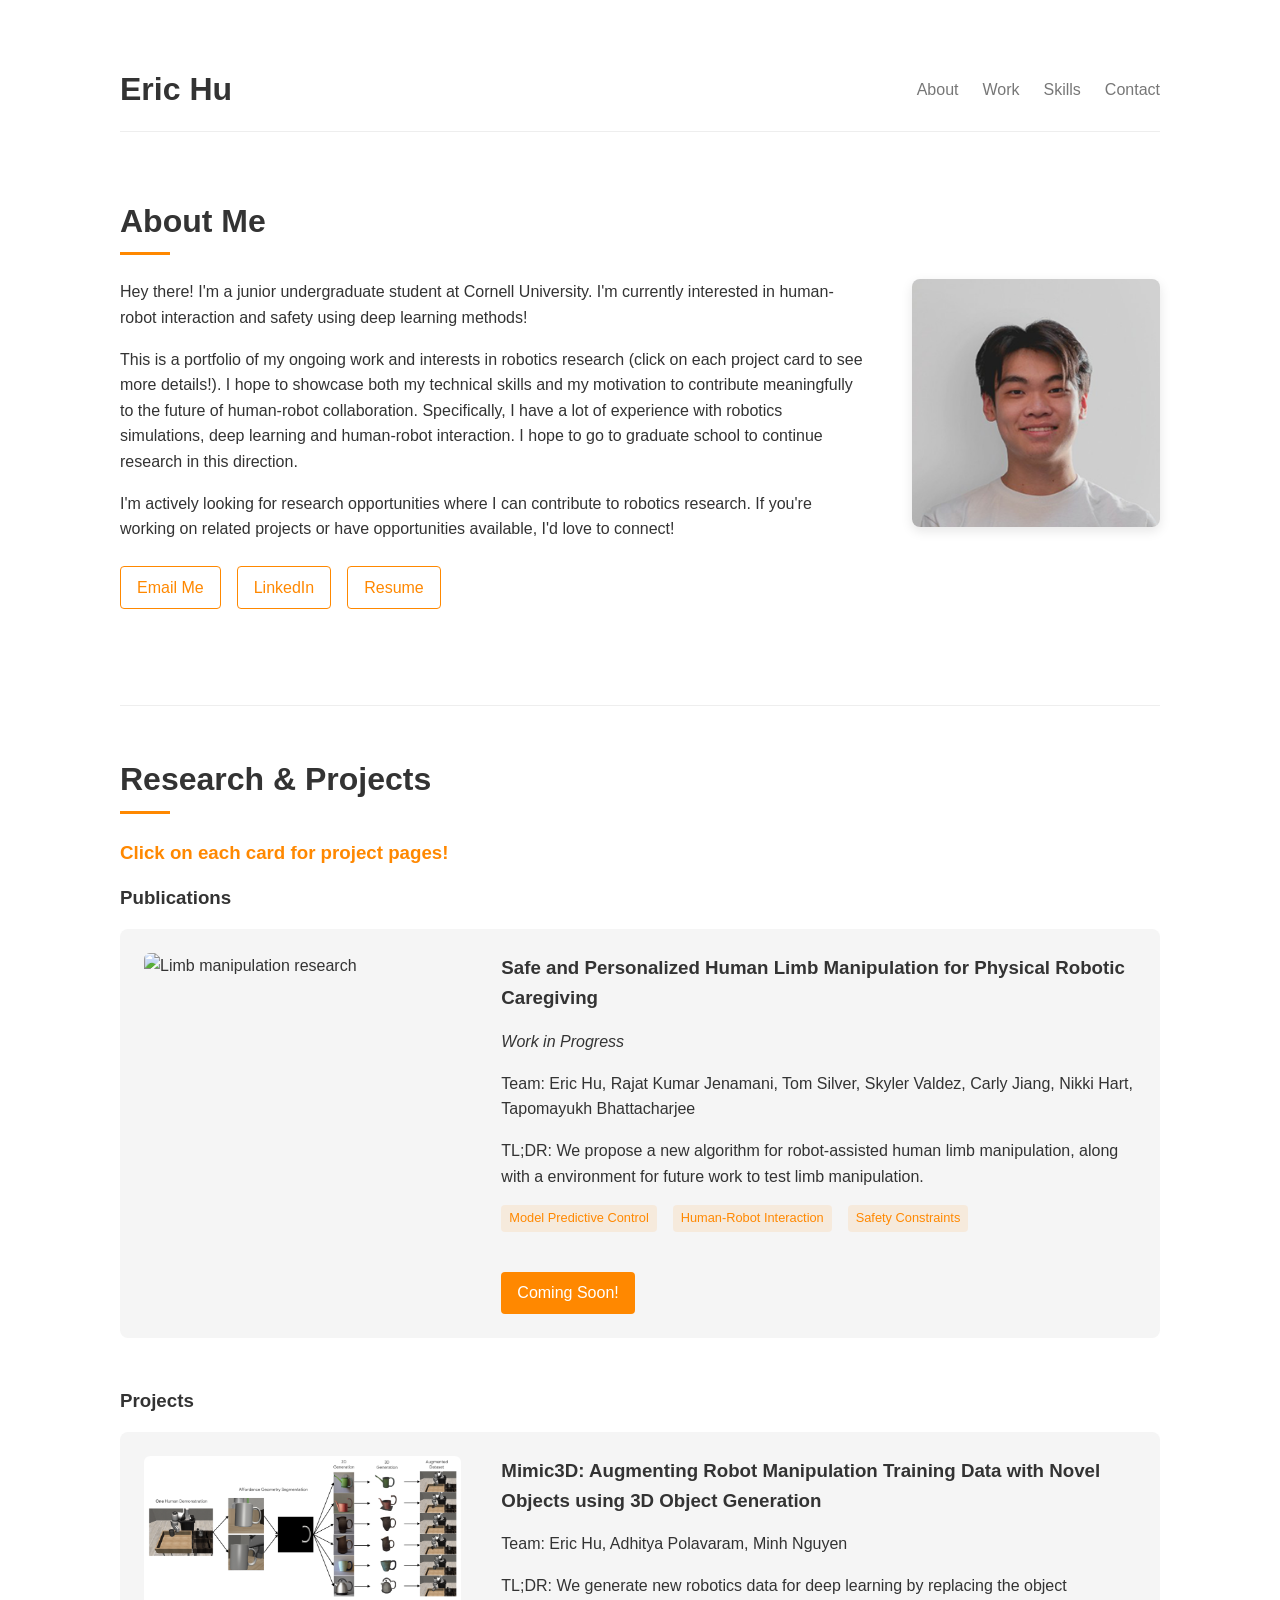
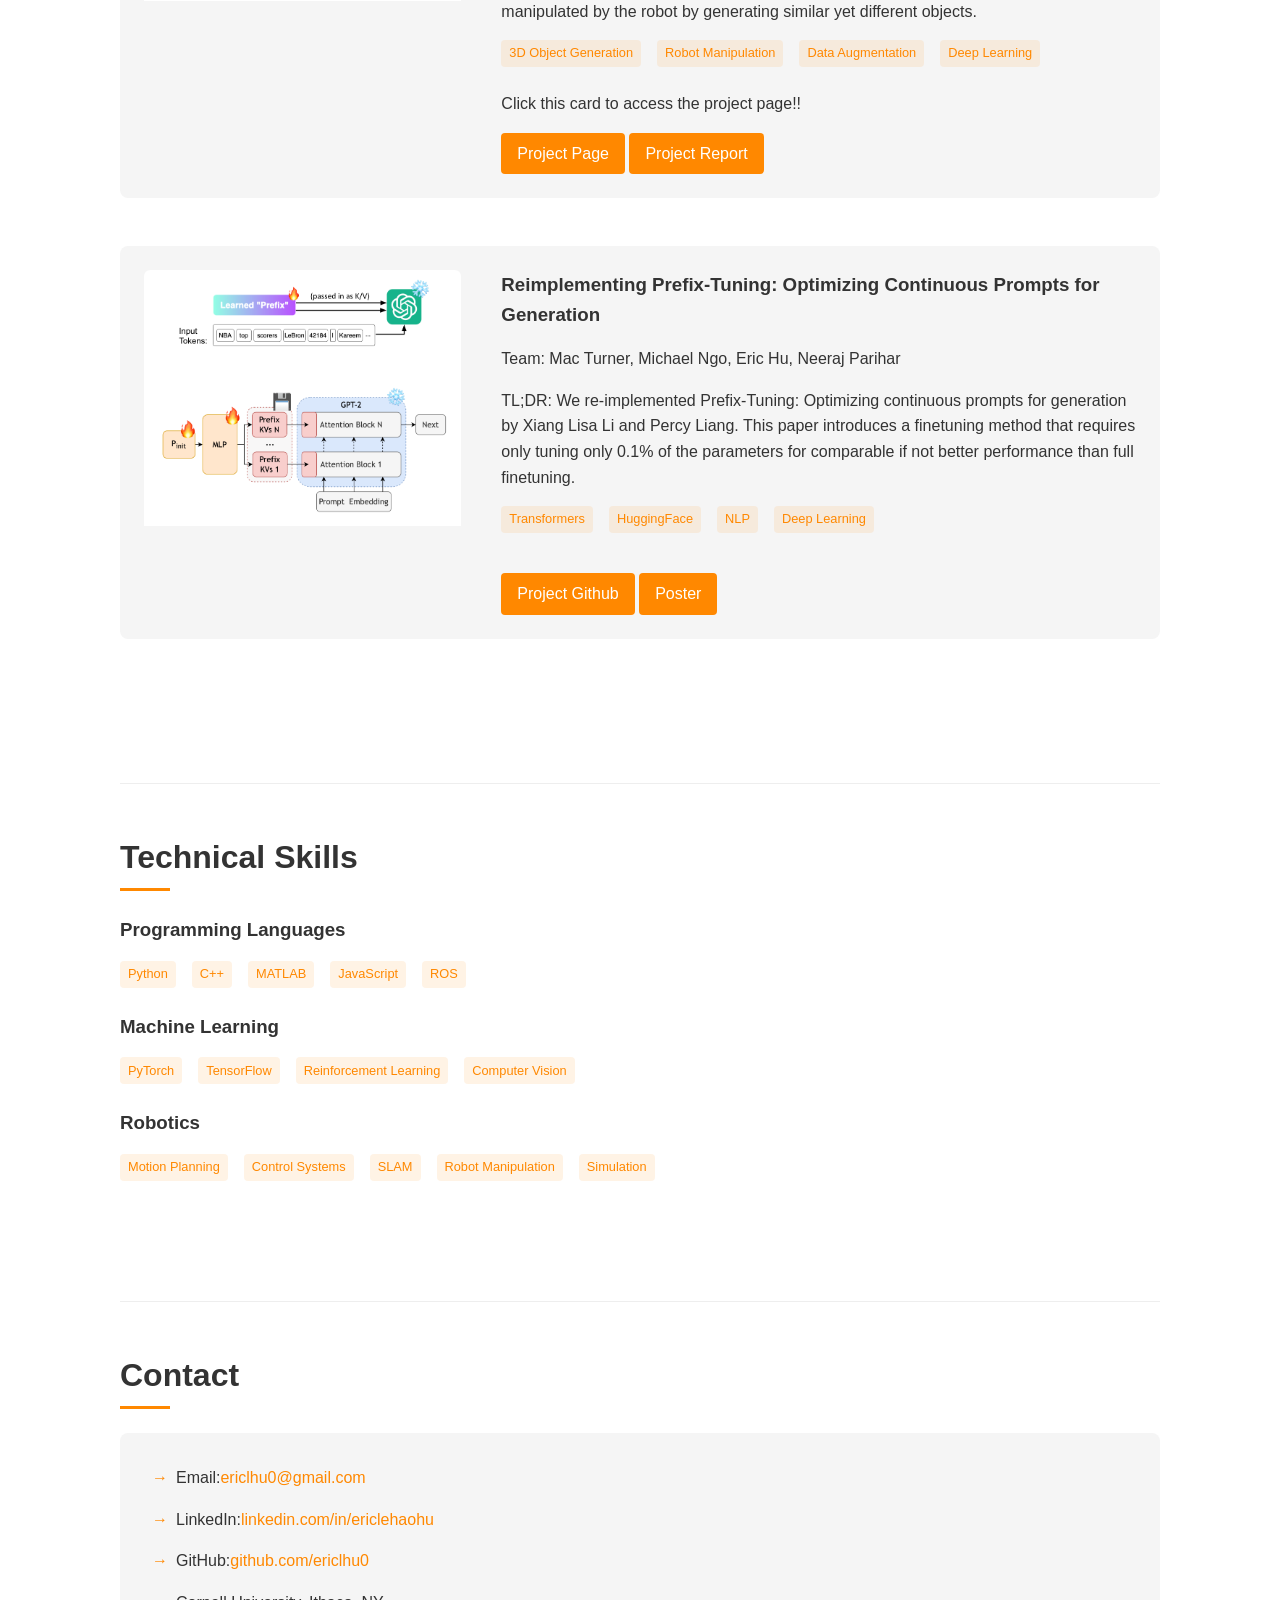
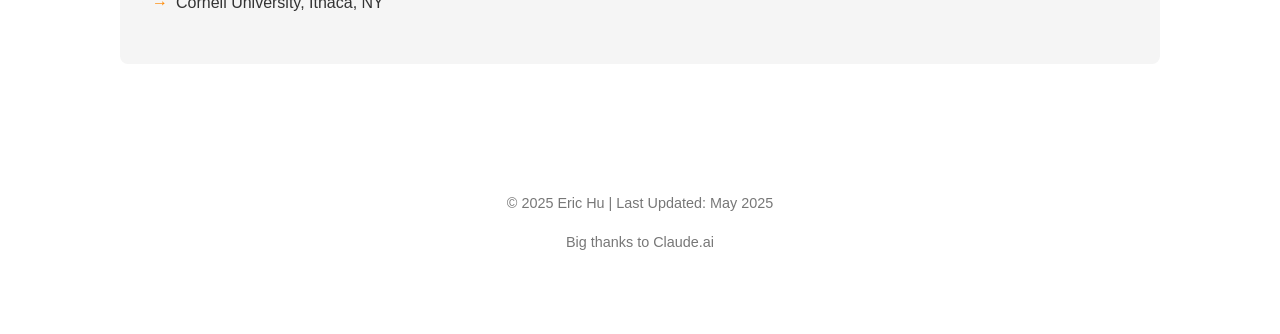
==== index.html @ de5b5ac2 "add more description to bio + make links clearer" ====
<!DOCTYPE html>
<html lang="en">
<head>
  <meta charset="UTF-8">
  <meta name="viewport" content="width=device-width, initial-scale=1.0">
  <title>Eric Hu</title>
  <link rel="icon" href="data:image/svg+xml,<svg xmlns=%22http://www.w3.org/2000/svg%22 viewBox=%220 0 100 100%22><text y=%22.9em%22 font-size=%2290%22>🤖</text></svg>">
  <style>
    :root {
      --primary: #ff8800;
      --secondary: #ff8800;
      --text: #333;
      --light-text: #777;
      --bg: #fff;
      --light-bg: #f5f5f5;
      --transition: all 0.3s ease;
    }
    
    * {
      margin: 0;
      padding: 0;
      box-sizing: border-box;
      font-family: -apple-system, BlinkMacSystemFont, "Segoe UI", Roboto, Helvetica, Arial, sans-serif;
    }
    
    body {
      max-width: 1200px;
      margin: 0 auto;
      padding: 4rem 5rem 2rem 5rem;
      color: var(--text);
      line-height: 1.6;
    }
    
    header {
      display: flex;
      justify-content: space-between;
      align-items: center;
      margin-bottom: 3rem;
      padding-bottom: 1rem;
      border-bottom: 1px solid #eee;
    }
    
    .logo {
      display: flex;
      align-items: center;
    }
    
    .logo h1 {
      margin-bottom: 0;
      font-weight: 600;
    }
    
    nav {
      display: flex;
      align-items: center;
      height: 100%;
    }
    
    nav a {
      margin-left: 1.5rem;
      text-decoration: none;
      color: var(--light-text);
      font-weight: 500;
      transition: var(--transition);
      padding: 0.5rem 0;
      position: relative;
    }
    
    nav a:after {
      content: '';
      position: absolute;
      width: 0;
      height: 2px;
      bottom: 0;
      left: 0;
      background-color: var(--primary);
      transition: var(--transition);
    }
    
    nav a:hover:after, nav a.active:after {
      width: 100%;
    }
    
    nav a:hover, nav a.active {
      color: var(--primary);
    }
    
    .mobile-menu-btn {
      display: none;
      font-size: 1.5rem;
      background: none;
      border: none;
      cursor: pointer;
      color: var(--text);
    }
    
    h1, h2 {
      margin-bottom: 1.5rem;
    }
    
    h2 {
      font-size: 2rem;
      position: relative;
      padding-bottom: 0.5rem;
    }
    
    h2:after {
      content: '';
      position: absolute;
      width: 50px;
      height: 3px;
      background-color: var(--primary);
      bottom: 0;
      left: 0;
    }
    
    h3 {
      /* color: var(--secondary); */
      margin-bottom: 1rem;
    }
    
    section {
      margin-bottom: 5rem;
      padding: 1rem 0;
      scroll-margin-top: 2rem;
    }
    
    p {
      margin-bottom: 1rem;
    }
    
    .bio-container {
      display: flex;
      gap: 3rem;
      align-items: flex-start;
    }
    
    .bio-text {
      flex: 3;
    }
    
    .bio-image {
      flex: 1;
      position: relative;
      overflow: hidden;
      border-radius: 8px;
      box-shadow: 0 4px 12px rgba(0, 0, 0, 0.1);
    }
    
    .bio-image img {
      width: 100%;
      height: auto;
      display: block;
      transition: var(--transition);
    }
    
    .bio-image img:hover {
      transform: scale(1.05);
    }
    
    .bio-image::before {
      content: 'Photo';
      display: flex;
      align-items: center;
      justify-content: center;
      position: absolute;
      top: 0;
      left: 0;
      width: 100%;
      height: 100%;
      background-color: var(--bg);
      color: var(--light-text);
      z-index: -1;
    }
    
    .social-links {
      margin-top: 1.5rem;
      display: flex;
      gap: 1rem;
    }
    
    .social-links a {
      display: inline-flex;
      padding: 0.5rem 1rem;
      text-decoration: none;
      color: var(--secondary);
      border: 1px solid var(--secondary);
      border-radius: 4px;
      transition: var(--transition);
    }
    
    .social-links a:hover {
      background-color: var(--secondary);
      color: white;
    }

    .card-link {
      position: absolute;
      top: 0;
      left: 0;
      width: 100%;
      height: 100%;
      z-index: 1;
      border-radius: 8px;
    }

    /* Add this to make the project links still clickable */
    .project-link {
      position: relative;
      z-index: 2;
      pointer-events: auto;
    }
    
    .cv-button {
      display: inline-block;
      margin-top: 1.5rem;
      padding: 0.7rem 1.5rem;
      background-color: var(--primary);
      color: white;
      text-decoration: none;
      border-radius: 4px;
      font-weight: 500;
      transition: var(--transition);
    }
    
    .cv-button:hover {
      background-color: #e67e00;
      transform: translateY(-2px);
    }
    
    .section-divider {
      margin: 2rem 0;
      height: 1px;
      background-color: #eee;
    }
    
    .work-item {
      display: flex;
      gap: 2.5rem;
      margin-bottom: 3rem;
      padding: 1.5rem;
      border-radius: 8px;
      background-color: var(--light-bg);
      transition: var(--transition);
      position: relative; /* Add this */
      cursor: pointer; /* Add this to show it's clickable */
    }
    
    .work-item:hover {
      transform: translateY(-5px);
      box-shadow: 0 10px 20px rgba(0, 0, 0, 0.05);
    }
    
    .work-image {
      flex: 1;
      min-height: 150px;
      border-radius: 6px;
      overflow: hidden;
      position: relative;
    }
    
    .work-image img {
      width: 100%;
      height: auto;
      display: block;
      transition: var(--transition);
    }
    
    /* .work-image img:hover {
      transform: scale(1.05);
    } */
    
    /* .work-image::before {
      content: 'Image';
      display: flex;
      align-items: center;
      justify-content: center;
      position: absolute;
      top: 0;
      left: 0;
      width: 100%;
      height: 100%;
      background-color: var(--bg);
      color: var(--light-text);
      z-index: -1;
    } */
    
    .work-description {
      flex: 2;
    }
    
    .project-link {
      display: inline-block;
      margin-top: 1rem;
      padding: 0.5rem 1rem;
      color: white;
      background-color: var(--secondary);
      text-decoration: none;
      border-radius: 4px;
      transition: var(--transition);
      position: relative;
      z-index: 2;
    }
    
    .project-link:hover {
      background-color: #1a6ea8;
      transform: translateY(-2px);
    }
    
    .contact-info {
      background-color: var(--light-bg);
      padding: 2rem;
      border-radius: 8px;
    }
    
    .contact-info ul {
      list-style-type: none;
    }
    
    .contact-info li {
      margin-bottom: 1rem;
      display: flex;
      align-items: center;
    }
    
    .contact-info li:before {
      content: '→';
      margin-right: 0.5rem;
      color: var(--primary);
    }
    
    .contact-info a {
      color: var(--secondary);
      text-decoration: none;
      transition: var(--transition);
    }
    
    .contact-info a:hover {
      color: var(--primary);
      text-decoration: underline;
    }
    
    .tag {
      display: inline-block;
      font-size: 0.8rem;
      background-color: rgba(255, 136, 0, 0.1);
      color: var(--primary);
      padding: 0.2rem 0.5rem;
      border-radius: 4px;
      margin-right: 0.5rem;
      margin-bottom: 0.5rem;
    }
    
    .skills-container {
      display: flex;
      flex-wrap: wrap;
      gap: 0.5rem;
      margin: 1rem 0;
    }
    
    footer {
      text-align: center;
      padding: 2rem 0;
      color: var(--light-text);
      font-size: 0.9rem;
    }
    
    /* Media query for mobile devices */
    @media screen and (max-width: 768px) {
      body {
        padding: 2rem;
      }
      
      .mobile-menu-btn {
        display: block;
      }
      
      nav {
        position: fixed;
        top: 0;
        right: -100%;
        width: 70%;
        height: 100vh;
        background-color: var(--bg);
        box-shadow: -5px 0 15px rgba(0, 0, 0, 0.1);
        flex-direction: column;
        align-items: flex-start;
        padding: 4rem 2rem;
        transition: var(--transition);
        z-index: 1000;
      }
      
      nav.active {
        right: 0;
      }
      
      nav a {
        margin: 0 0 1.5rem 0;
        font-size: 1.2rem;
      }
      
      .close-nav {
        position: absolute;
        top: 1rem;
        right: 1rem;
        background: none;
        border: none;
        font-size: 1.5rem;
        cursor: pointer;
      }
      
      .bio-container, .work-item {
        flex-direction: column;
      }
      
      .bio-image, .work-image {
        width: 100%;
        margin-bottom: 1.5rem;
      }
      
      .bio-text, .work-description {
        width: 100%;
      }
    }
  </style>
</head>

<body>
  <header>
    <div class="logo">
      <h1>Eric Hu</h1>
    </div>
    <!-- <button class="mobile-menu-btn">☰</button> -->
    <nav>
      <!-- <button class="close-nav"></button> -->
      <a href="#about" class="active">About</a>
      <a href="#work">Work</a>
      <a href="#skills">Skills</a>
      <a href="#contact">Contact</a>
    </nav>
  </header>

  <main>
    <section id="about">
      <h2>About Me</h2>
      <div class="bio-container">
        <div class="bio-text">
          <p>Hey there! I'm a junior undergraduate student at Cornell University. I'm currently interested in human-robot interaction and safety using deep learning methods!</p>
          
          <p>This is a portfolio of my ongoing work and interests in robotics research (click on each project card to see more details!). I hope to showcase both my technical skills and my motivation to contribute meaningfully to the future of human-robot collaboration. Specifically, I have a lot of experience with robotics simulations, deep learning and human-robot interaction. I hope to go to graduate school to continue research in this direction.</p>
          
          <p>I'm actively looking for research opportunities where I can contribute to robotics research. If you're working on related projects or have opportunities available, I'd love to connect!</p>
          
          <div class="social-links">
            <a href="mailto:ericlhu0@gmail.com">Email Me</a>
            <a href="https://linkedin.com/in/ericlehaohu" target="_blank">LinkedIn</a>
            <a href="https://docs.google.com/document/d/1s5r9dz6Su0rzhAufGxTBfJClUmYAHnjp2tdXvCj9iz4/edit?usp=sharing">Resume</a>
          </div>
          
          <!-- <a href="#" class="cv-button">Download CV</a> -->
        </div>
        <div class="bio-image">
          <img src="profilepic.png" alt="Eric Hu" />
        </div>
      </div>
    </section>

    <div class="section-divider"></div>

    <section id="work">
      <h2>Research & Projects</h2>
      <!-- <h3><mark style="background-color: var(--primary); color: white;">Click on each card for project descriptions!</mark></h3> -->
      <h3 style="color: var(--primary)">Click on each card for project pages!</h3>
      
      <h3>Publications</h3>
      <div class="work-item">
        <!-- <a href="#" class="card-link" aria-label="View Safe and Personalized Human Limb Manipulation project"></a> -->
        <div class="work-image">
          <img src="limbrepo.png" alt="Limb manipulation research" />
        </div>
        <div class="work-description">
          <h3>Safe and Personalized Human Limb Manipulation for Physical Robotic Caregiving</h3>
          <p><em>Work in Progress</em></p>
          <p>Team: Eric Hu, Rajat Kumar Jenamani, Tom Silver, Skyler Valdez, Carly Jiang, Nikki Hart, Tapomayukh Bhattacharjee</p>
          <p>TL;DR: We propose a new algorithm for robot-assisted human limb manipulation, along with a environment for future work to test limb manipulation.</p>
          <div class="skills-container">
            <span class="tag">Model Predictive Control</span>
            <span class="tag">Human-Robot Interaction</span>
            <span class="tag">Safety Constraints</span>
          </div>
          <a href="#" class="project-link">Coming Soon!</a>
        </div>
      </div>
      
      <h3>Projects</h3>
      <div class="work-item">
        <a href="mimic3d.html" class="card-link"></a>
        <div class="work-image">
          <img src="mimic3d.png" alt="Mimic3D project" />
        </div>
        <div class="work-description">
          <h3>Mimic3D: Augmenting Robot Manipulation Training Data with Novel Objects using 3D Object Generation</h3>
          <p>Team: Eric Hu, Adhitya Polavaram, Minh Nguyen</p>
          <p>TL;DR: We generate new robotics data for deep learning by replacing the object manipulated by the robot by generating similar yet different objects.</p>
          <div class="skills-container">
            <span class="tag">3D Object Generation</span>
            <span class="tag">Robot Manipulation</span>
            <span class="tag">Data Augmentation</span>
            <span class="tag">Deep Learning</span>
          </div>
          Click this card to access the project page!! <br>
          <a href="mimic3d.html" class="project-link">Project Page</a>
          <a href="https://drive.google.com/file/d/1T6xi7_2llRFYZPdNGUbbfaxqd2jFLc_y/view?usp=sharing" class="project-link" target="_blank">Project Report</a>
        </div>
      </div>
      
      <div class="work-item">
        <a href="https://github.com/Mikonooooo/prefix-tuning" class="card-link"></a>
        <div class="work-image">
          <img src="prefixtune.png" alt="Course project" />
        </div>
        <div class="work-description">
          <h3>Reimplementing Prefix-Tuning: Optimizing Continuous Prompts for Generation</h3>
          <p>Team: Mac Turner, Michael Ngo, Eric Hu, Neeraj Parihar</p>
          <p>TL;DR: We re-implemented Prefix-Tuning: Optimizing continuous prompts for generation by Xiang Lisa Li and Percy Liang. This paper introduces a finetuning method that requires only tuning only 0.1% of the parameters for comparable if not better performance than full finetuning.</p>
          <div class="skills-container">
            <span class="tag">Transformers</span>
            <span class="tag">HuggingFace</span>
            <span class="tag">NLP</span>
            <span class="tag">Deep Learning</span>
          </div>

          <a href="https://github.com/Mikonooooo/prefix-tuning" class="project-link">Project Github</a>
          <a href="https://github.com/Mikonooooo/prefix-tuning/blob/main/poster/poster.pdf" class="project-link">Poster</a>
        </div>
      </div>
    </section>
    
    <div class="section-divider"></div>

    <section id="skills">
      <h2>Technical Skills</h2>
      <div class="skills-section">
        <h3>Programming Languages</h3>
        <div class="skills-container">
          <span class="tag">Python</span>
          <span class="tag">C++</span>
          <span class="tag">MATLAB</span>
          <span class="tag">JavaScript</span>
          <span class="tag">ROS</span>
        </div>
        
        <h3>Machine Learning</h3>
        <div class="skills-container">
          <span class="tag">PyTorch</span>
          <span class="tag">TensorFlow</span>
          <span class="tag">Reinforcement Learning</span>
          <span class="tag">Computer Vision</span>
        </div>
        
        <h3>Robotics</h3>
        <div class="skills-container">
          <span class="tag">Motion Planning</span>
          <span class="tag">Control Systems</span>
          <span class="tag">SLAM</span>
          <span class="tag">Robot Manipulation</span>
          <span class="tag">Simulation</span>
        </div>
      </div>
    </section>

    <div class="section-divider"></div>

    <section id="contact">
      <h2>Contact</h2>
      <div class="contact-info">
        <ul>
          <li>Email: <a href="mailto:ericlhu0@gmail.com">ericlhu0@gmail.com</a></li>
          <li>LinkedIn: <a href="https://linkedin.com/in/ericlehaohu" target="_blank">linkedin.com/in/ericlehaohu</a></li>
          <li>GitHub: <a href="#" target="_blank">github.com/ericlhu0</a></li>
          <li>Cornell University, Ithaca, NY</li>
        </ul>
      </div>
    </section>
  </main>

  <footer>
    <p>© 2025 Eric Hu | Last Updated: May 2025</p>
    <p>Big thanks to Claude.ai</p>
  </footer>

  <script>
    // Mobile menu functionality
    // const mobileMenuBtn = document.querySelector('.mobile-menu-btn');
    // const closeNavBtn = document.querySelector('.close-nav');
    // const nav = document.querySelector('nav');<button class="close-nav"></button>
    
    // mobileMenuBtn.addEventListener('click', () => {
    //   nav.classList.add('active');
    // });
    
    // closeNavBtn.addEventListener('click', () => {
    //   nav.classList.remove('active');
    // });
    
    // Smooth scrolling and active nav highlighting
    document.querySelectorAll('nav a').forEach(link => {
      link.addEventListener('click', function(e) {
        e.preventDefault();
        
        // Update navigation active state
        document.querySelectorAll('nav a').forEach(navLink => {
          navLink.classList.remove('active');
        });
        this.classList.add('active');
        
        // Smooth scroll to the section
        const targetId = this.getAttribute('href');
        document.querySelector(targetId).scrollIntoView({
          behavior: 'smooth'
        });
        
        // Close mobile nav if open
        nav.classList.remove('active');
      });
    });
    
    // Highlight active section based on scroll position
    window.addEventListener('scroll', () => {
      let current = '';
      const sections = document.querySelectorAll('section');
      
      sections.forEach(section => {
        const sectionTop = section.offsetTop;
        const sectionHeight = section.clientHeight;
        if (pageYOffset >= (sectionTop - 150)) {
          current = section.getAttribute('id');
        }
      });
      
      document.querySelectorAll('nav a').forEach(link => {
        link.classList.remove('active');
        if (link.getAttribute('href') === `#${current}`) {
          link.classList.add('active');
        }
      });
    });


    
  </script>
</body>
</html>
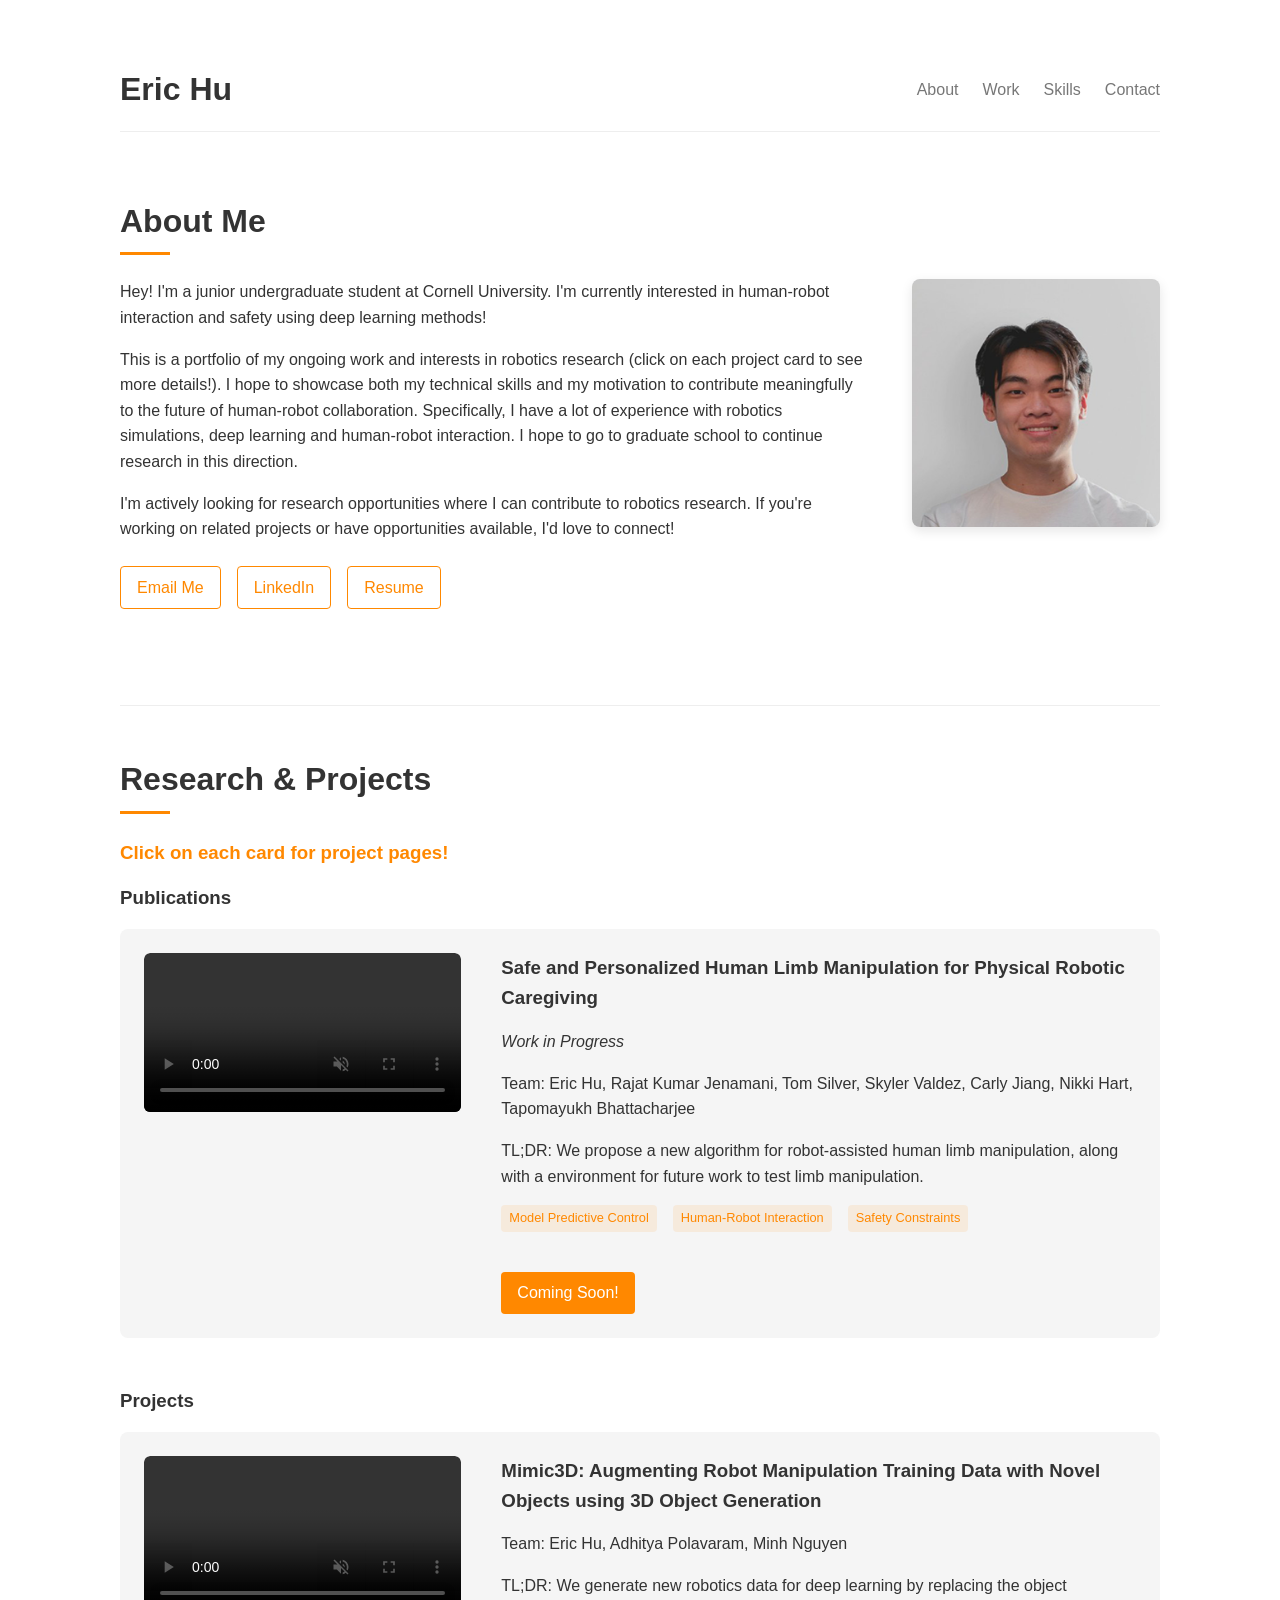
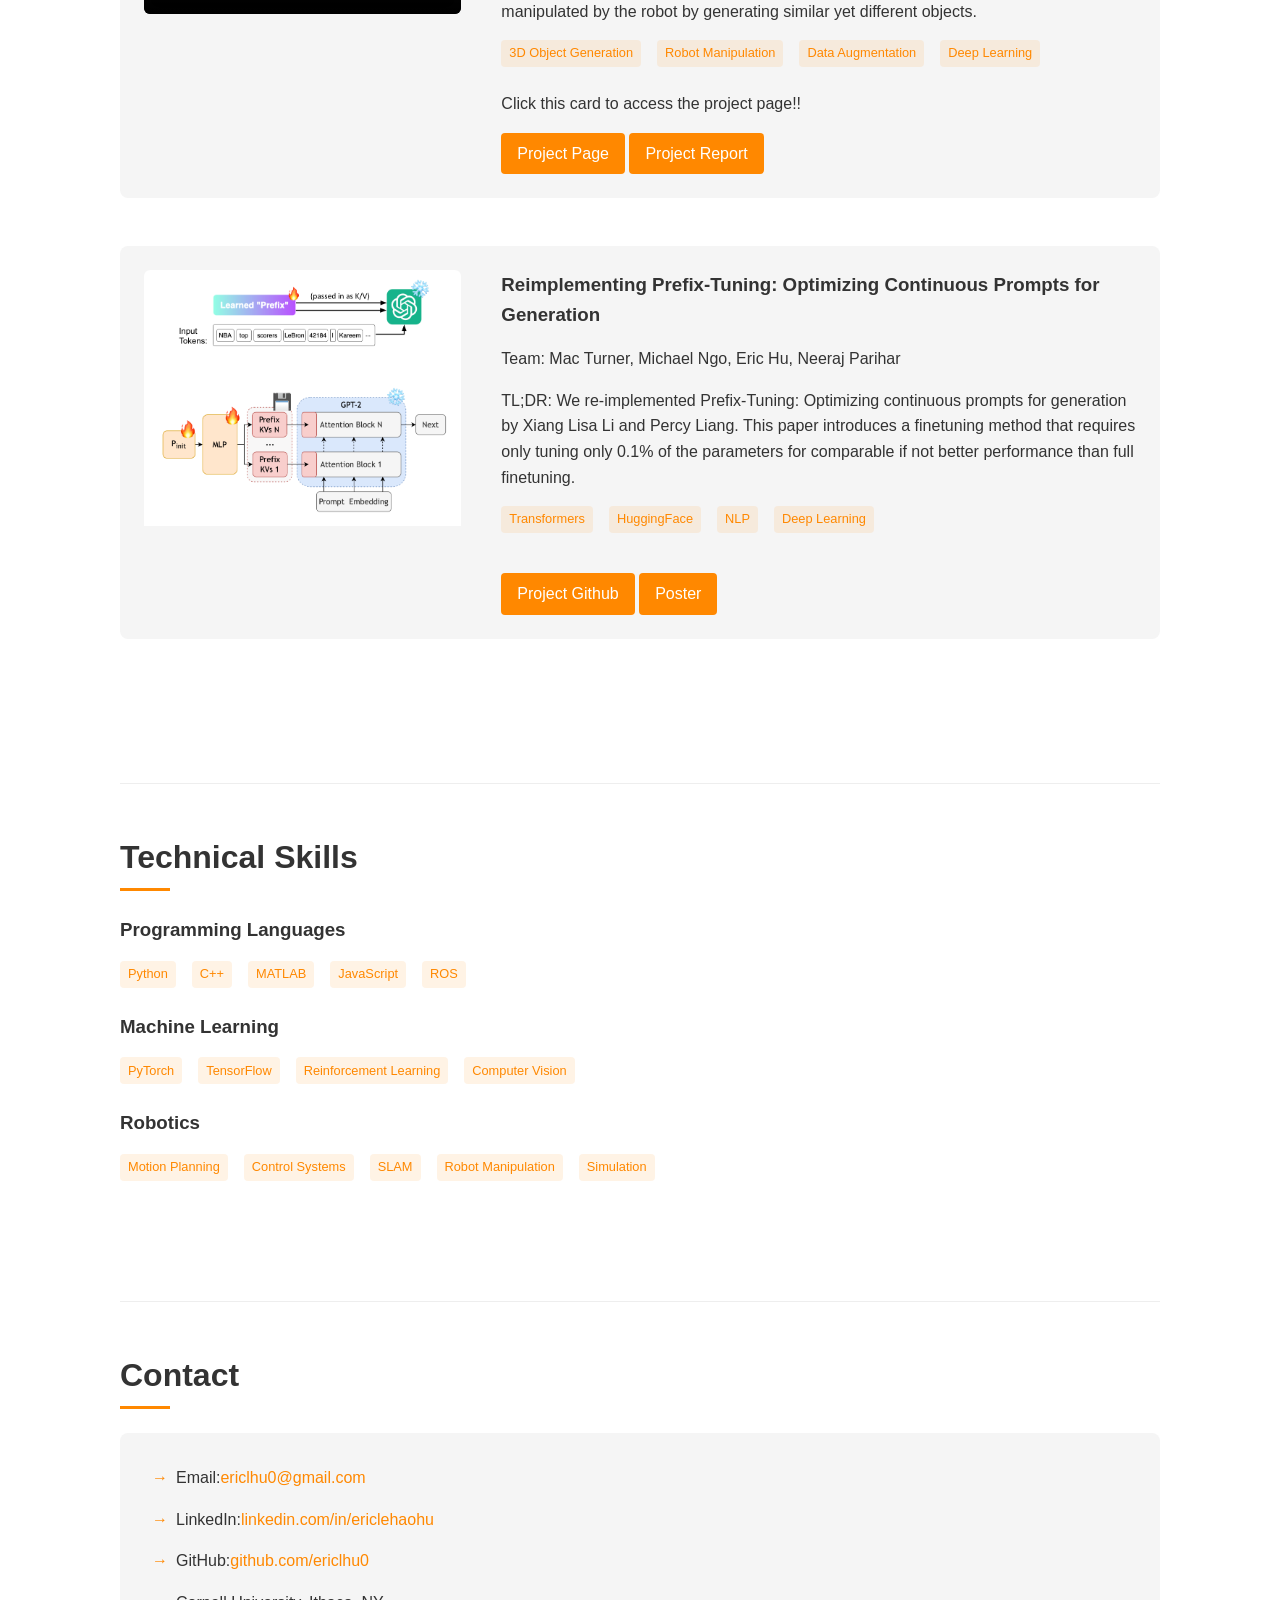
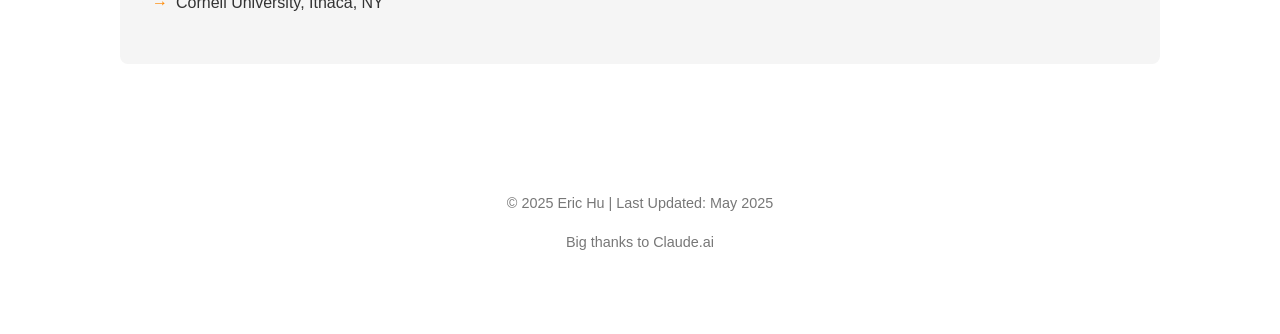
==== commit 0cb8c4be: "add videos" ====
--- a/index.html
+++ b/index.html
@@ -265,6 +265,14 @@
       display: block;
       transition: var(--transition);
     }
+
+    .work-image video {
+      width: 100%;
+      height: auto;
+      display: block;
+      border-radius: 6px;
+      transition: var(--transition);
+    }
     
     /* .work-image img:hover {
       transform: scale(1.05);
@@ -445,7 +453,7 @@
       <h2>About Me</h2>
       <div class="bio-container">
         <div class="bio-text">
-          <p>Hey there! I'm a junior undergraduate student at Cornell University. I'm currently interested in human-robot interaction and safety using deep learning methods!</p>
+          <p>Hey! I'm a junior undergraduate student at Cornell University. I'm currently interested in human-robot interaction and safety using deep learning methods!</p>
           
           <p>This is a portfolio of my ongoing work and interests in robotics research (click on each project card to see more details!). I hope to showcase both my technical skills and my motivation to contribute meaningfully to the future of human-robot collaboration. Specifically, I have a lot of experience with robotics simulations, deep learning and human-robot interaction. I hope to go to graduate school to continue research in this direction.</p>
           
@@ -476,7 +484,7 @@
       <div class="work-item">
         <!-- <a href="#" class="card-link" aria-label="View Safe and Personalized Human Limb Manipulation project"></a> -->
         <div class="work-image">
-          <img src="limbrepo.png" alt="Limb manipulation research" />
+          <video src="limb_repo_vid.mp4" autoplay playsinline muted loop controls />
         </div>
         <div class="work-description">
           <h3>Safe and Personalized Human Limb Manipulation for Physical Robotic Caregiving</h3>
@@ -496,7 +504,8 @@
       <div class="work-item">
         <a href="mimic3d.html" class="card-link"></a>
         <div class="work-image">
-          <img src="mimic3d.png" alt="Mimic3D project" />
+          <!-- <img src="mimic3d.png" alt="Mimic3D project" /> -->
+          <video src="r3d_video.mov" autoplay playsinline muted loop controls>can't load video</video>
         </div>
         <div class="work-description">
           <h3>Mimic3D: Augmenting Robot Manipulation Training Data with Novel Objects using 3D Object Generation</h3>
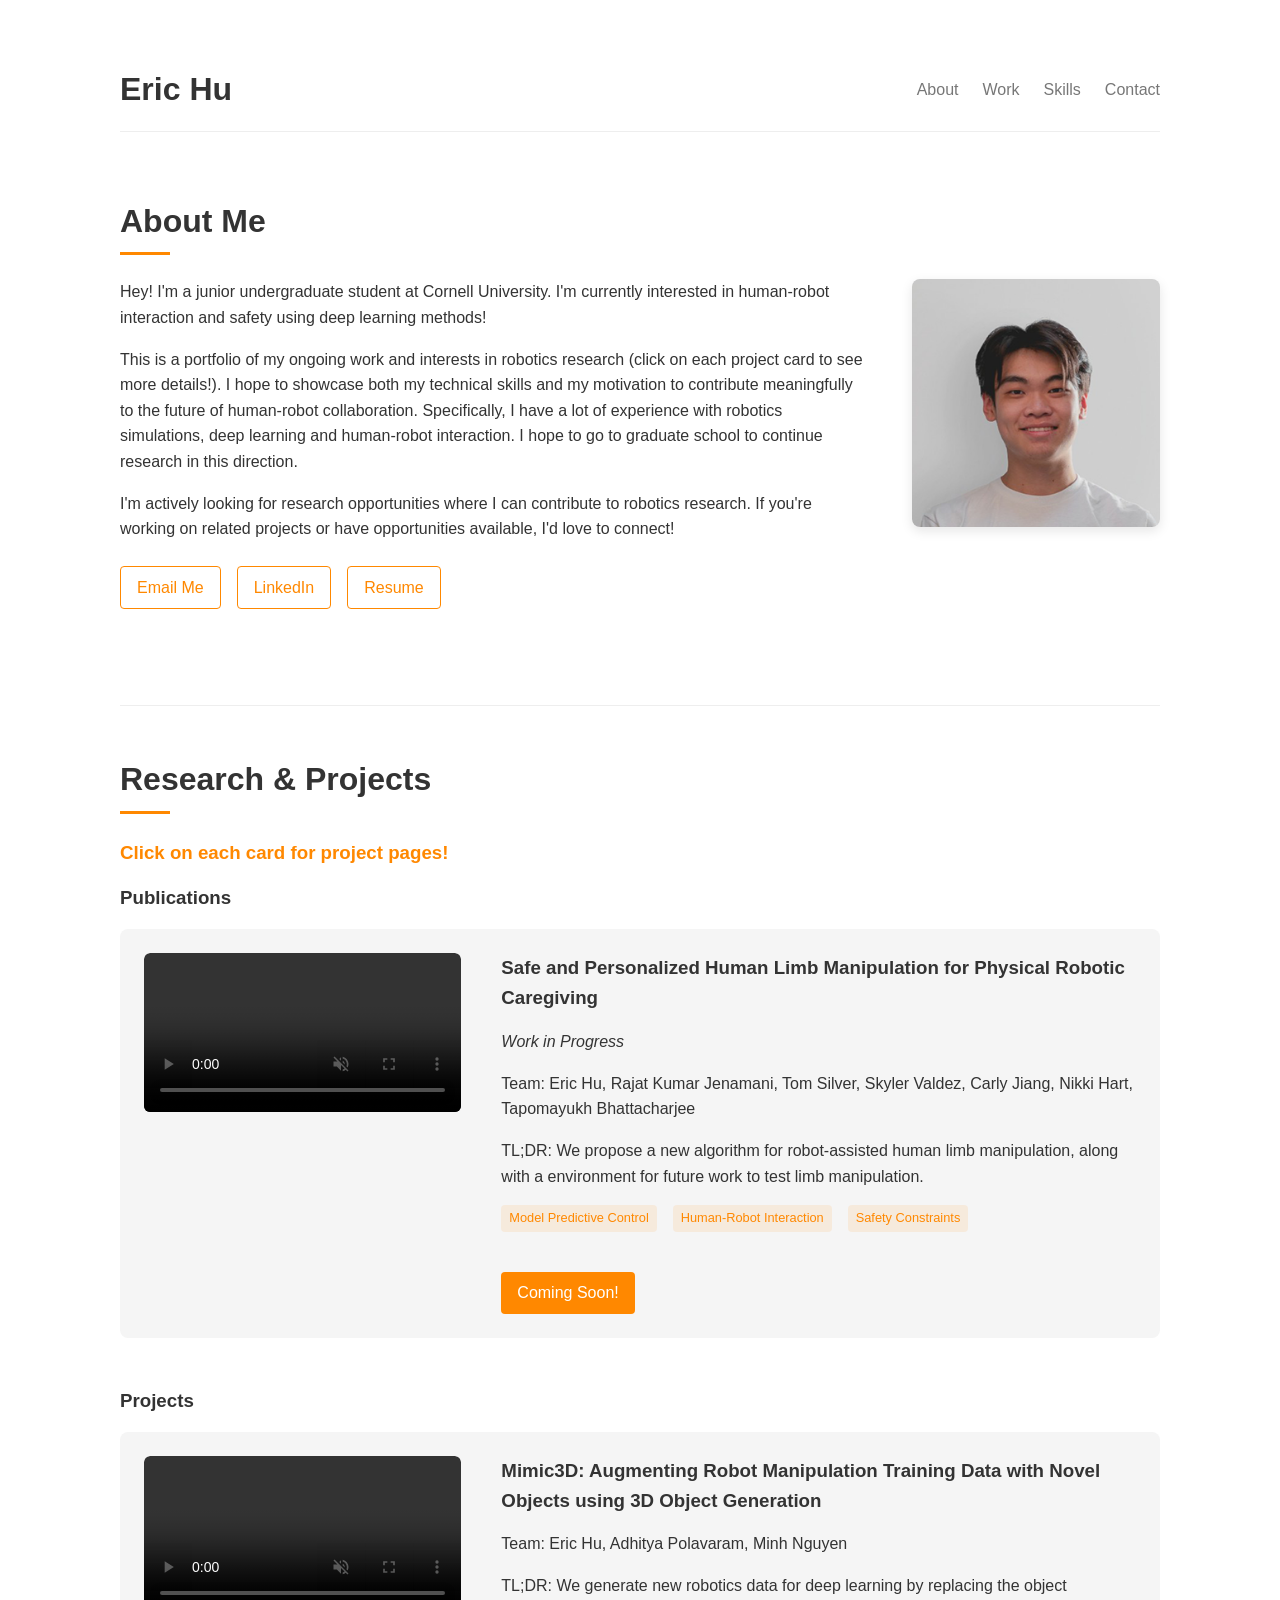
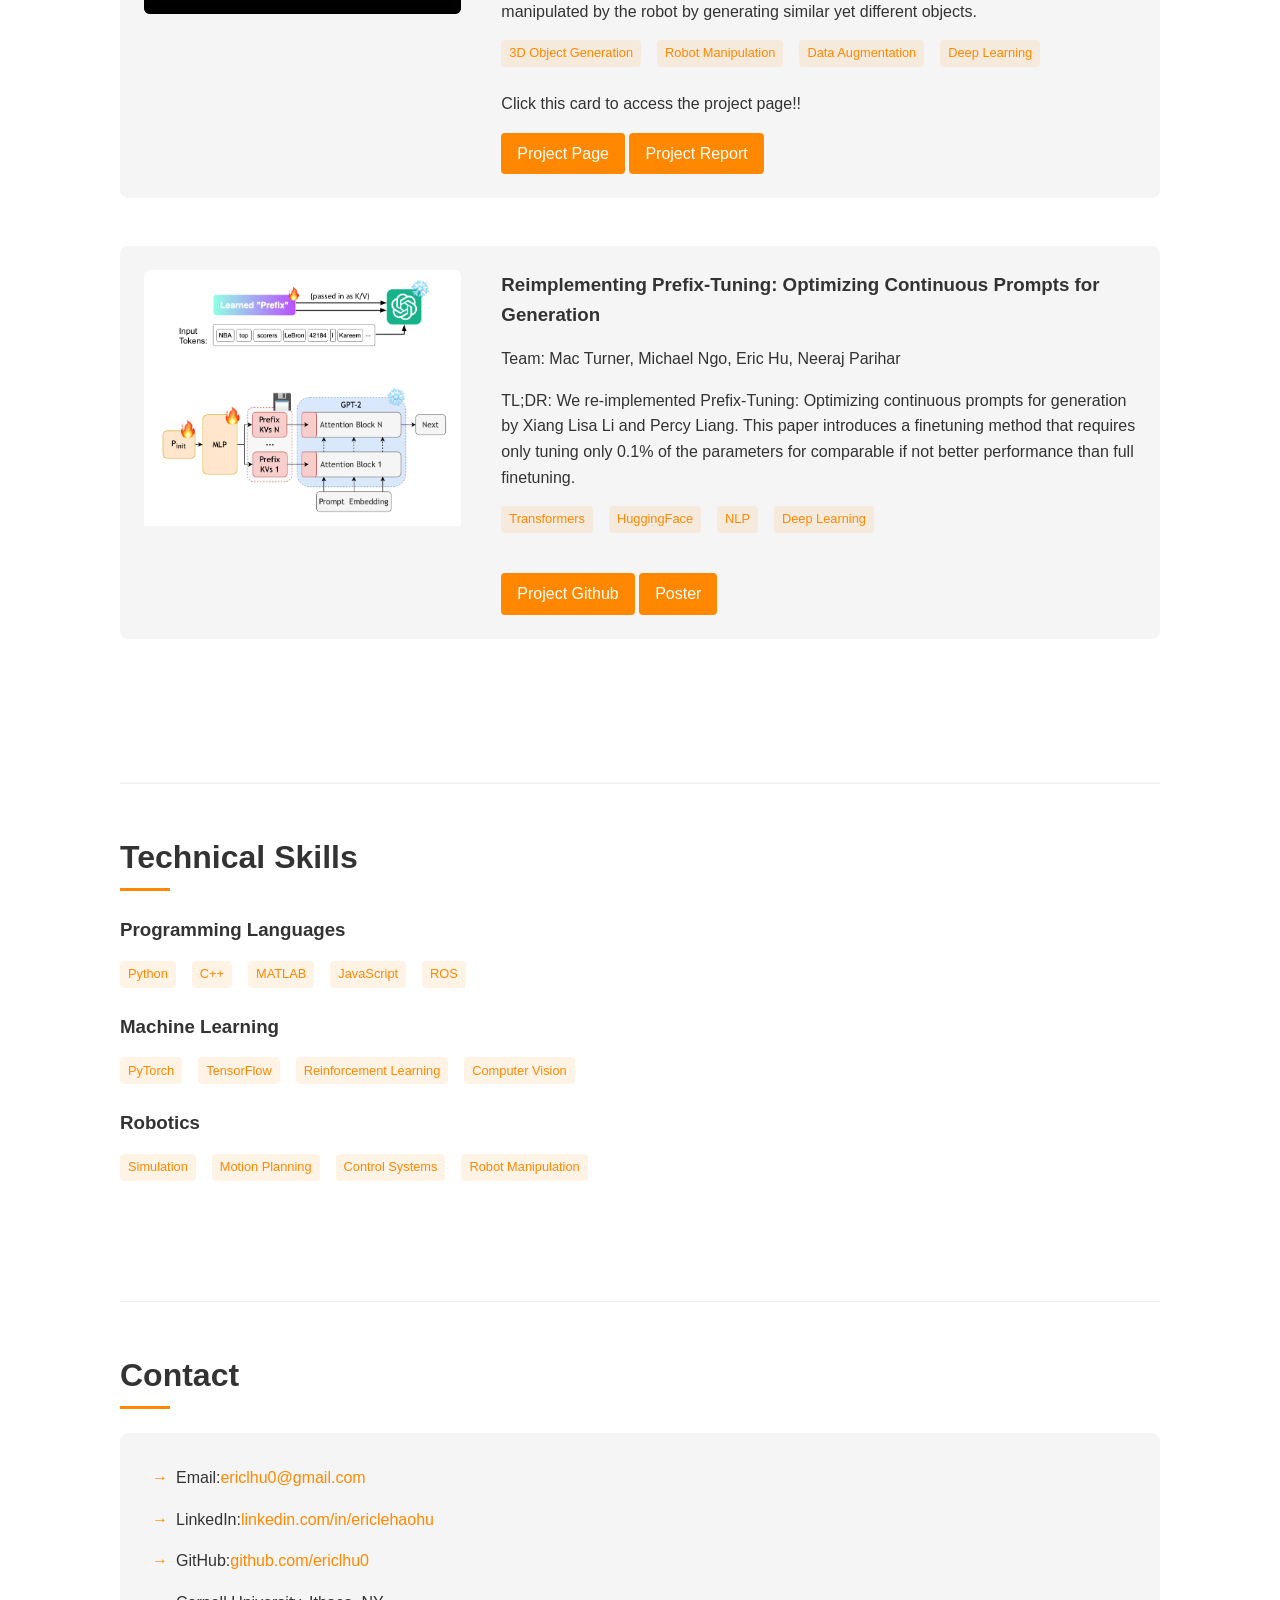
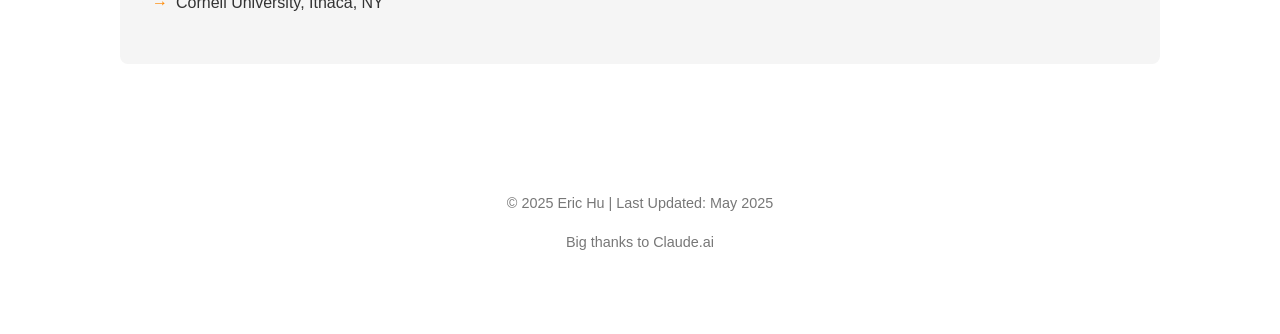
==== commit 453dc917: "add videos" ====
--- a/index.html
+++ b/index.html
@@ -505,7 +505,7 @@
         <a href="mimic3d.html" class="card-link"></a>
         <div class="work-image">
           <!-- <img src="mimic3d.png" alt="Mimic3D project" /> -->
-          <video src="r3d_video.mov" autoplay playsinline muted loop controls>can't load video</video>
+          <video src="r3d_vid.mp4" autoplay playsinline muted loop controls>can't load video</video>
         </div>
         <div class="work-description">
           <h3>Mimic3D: Augmenting Robot Manipulation Training Data with Novel Objects using 3D Object Generation</h3>
@@ -569,11 +569,10 @@
         
         <h3>Robotics</h3>
         <div class="skills-container">
+          <span class="tag">Simulation</span>
           <span class="tag">Motion Planning</span>
           <span class="tag">Control Systems</span>
-          <span class="tag">SLAM</span>
           <span class="tag">Robot Manipulation</span>
-          <span class="tag">Simulation</span>
         </div>
       </div>
     </section>
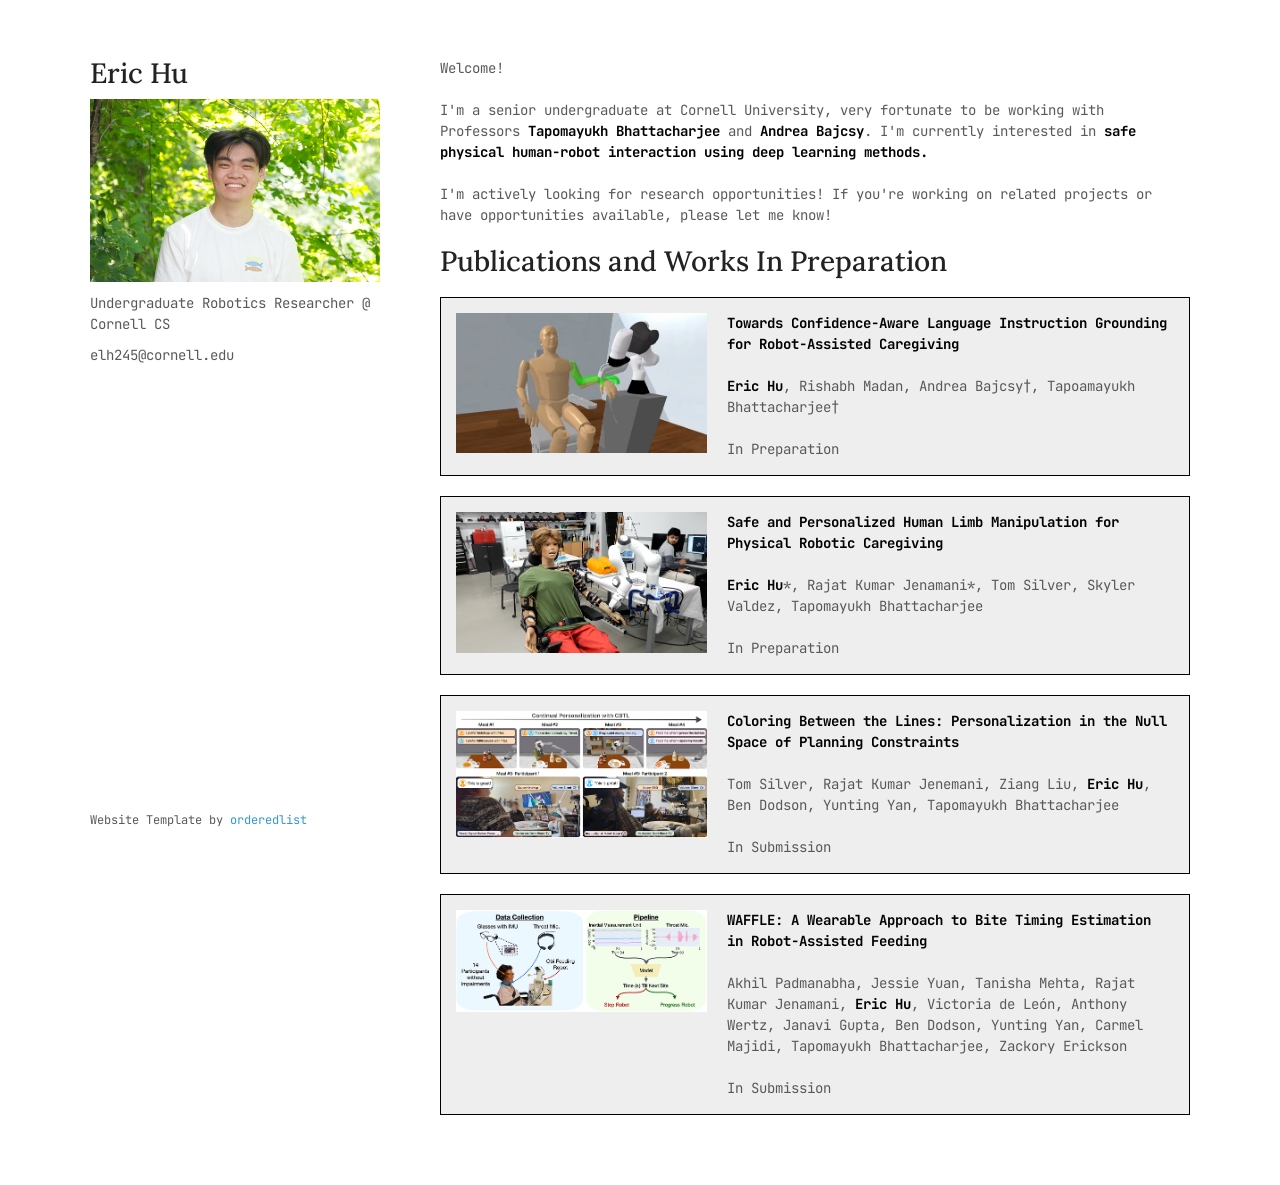
==== commit ab485122: "new site with minimal template" ====
--- a/index.html
+++ b/index.html
@@ -1,661 +1,92 @@
-<!DOCTYPE html>
-<html lang="en">
-<head>
-  <meta charset="UTF-8">
-  <meta name="viewport" content="width=device-width, initial-scale=1.0">
-  <title>Eric Hu</title>
-  <link rel="icon" href="data:image/svg+xml,<svg xmlns=%22http://www.w3.org/2000/svg%22 viewBox=%220 0 100 100%22><text y=%22.9em%22 font-size=%2290%22>🤖</text></svg>">
-  <style>
-    :root {
-      --primary: #ff8800;
-      --secondary: #ff8800;
-      --text: #333;
-      --light-text: #777;
-      --bg: #fff;
-      --light-bg: #f5f5f5;
-      --transition: all 0.3s ease;
-    }
+<!doctype html>
+<html>
+  <head>
+    <meta charset="utf-8">
+    <meta http-equiv="X-UA-Compatible" content="chrome=1">
+    <title>Eric Hu</title>
+
+    <link rel="stylesheet" href="stylesheets/styles.css">
+    <link rel="stylesheet" href="stylesheets/pygment_trac.css">
+
+    <link rel="preconnect" href="https://fonts.googleapis.com">
+    <link rel="preconnect" href="https://fonts.gstatic.com" crossorigin>
+    <link href="https://fonts.googleapis.com/css2?family=Lora:ital,wght@0,400..700;1,400..700&display=swap" rel="stylesheet">
     
-    * {
-      margin: 0;
-      padding: 0;
-      box-sizing: border-box;
-      font-family: -apple-system, BlinkMacSystemFont, "Segoe UI", Roboto, Helvetica, Arial, sans-serif;
-    }
-    
-    body {
-      max-width: 1200px;
-      margin: 0 auto;
-      padding: 4rem 5rem 2rem 5rem;
-      color: var(--text);
-      line-height: 1.6;
-    }
-    
-    header {
-      display: flex;
-      justify-content: space-between;
-      align-items: center;
-      margin-bottom: 3rem;
-      padding-bottom: 1rem;
-      border-bottom: 1px solid #eee;
-    }
-    
-    .logo {
-      display: flex;
-      align-items: center;
-    }
-    
-    .logo h1 {
-      margin-bottom: 0;
-      font-weight: 600;
-    }
-    
-    nav {
-      display: flex;
-      align-items: center;
-      height: 100%;
-    }
-    
-    nav a {
-      margin-left: 1.5rem;
-      text-decoration: none;
-      color: var(--light-text);
-      font-weight: 500;
-      transition: var(--transition);
-      padding: 0.5rem 0;
-      position: relative;
-    }
-    
-    nav a:after {
-      content: '';
-      position: absolute;
-      width: 0;
-      height: 2px;
-      bottom: 0;
-      left: 0;
-      background-color: var(--primary);
-      transition: var(--transition);
-    }
-    
-    nav a:hover:after, nav a.active:after {
-      width: 100%;
-    }
-    
-    nav a:hover, nav a.active {
-      color: var(--primary);
-    }
-    
-    .mobile-menu-btn {
-      display: none;
-      font-size: 1.5rem;
-      background: none;
-      border: none;
-      cursor: pointer;
-      color: var(--text);
-    }
-    
-    h1, h2 {
-      margin-bottom: 1.5rem;
-    }
-    
-    h2 {
-      font-size: 2rem;
-      position: relative;
-      padding-bottom: 0.5rem;
-    }
-    
-    h2:after {
-      content: '';
-      position: absolute;
-      width: 50px;
-      height: 3px;
-      background-color: var(--primary);
-      bottom: 0;
-      left: 0;
-    }
-    
-    h3 {
-      /* color: var(--secondary); */
-      margin-bottom: 1rem;
-    }
-    
-    section {
-      margin-bottom: 5rem;
-      padding: 1rem 0;
-      scroll-margin-top: 2rem;
-    }
-    
-    p {
-      margin-bottom: 1rem;
-    }
-    
-    .bio-container {
-      display: flex;
-      gap: 3rem;
-      align-items: flex-start;
-    }
-    
-    .bio-text {
-      flex: 3;
-    }
-    
-    .bio-image {
-      flex: 1;
-      position: relative;
-      overflow: hidden;
-      border-radius: 8px;
-      box-shadow: 0 4px 12px rgba(0, 0, 0, 0.1);
-    }
-    
-    .bio-image img {
-      width: 100%;
-      height: auto;
-      display: block;
-      transition: var(--transition);
-    }
-    
-    .bio-image img:hover {
-      transform: scale(1.05);
-    }
-    
-    .bio-image::before {
-      content: 'Photo';
-      display: flex;
-      align-items: center;
-      justify-content: center;
-      position: absolute;
-      top: 0;
-      left: 0;
-      width: 100%;
-      height: 100%;
-      background-color: var(--bg);
-      color: var(--light-text);
-      z-index: -1;
-    }
-    
-    .social-links {
-      margin-top: 1.5rem;
-      display: flex;
-      gap: 1rem;
-    }
-    
-    .social-links a {
-      display: inline-flex;
-      padding: 0.5rem 1rem;
-      text-decoration: none;
-      color: var(--secondary);
-      border: 1px solid var(--secondary);
-      border-radius: 4px;
-      transition: var(--transition);
-    }
-    
-    .social-links a:hover {
-      background-color: var(--secondary);
-      color: white;
-    }
-
-    .card-link {
-      position: absolute;
-      top: 0;
-      left: 0;
-      width: 100%;
-      height: 100%;
-      z-index: 1;
-      border-radius: 8px;
-    }
-
-    /* Add this to make the project links still clickable */
-    .project-link {
-      position: relative;
-      z-index: 2;
-      pointer-events: auto;
-    }
-    
-    .cv-button {
-      display: inline-block;
-      margin-top: 1.5rem;
-      padding: 0.7rem 1.5rem;
-      background-color: var(--primary);
-      color: white;
-      text-decoration: none;
-      border-radius: 4px;
-      font-weight: 500;
-      transition: var(--transition);
-    }
-    
-    .cv-button:hover {
-      background-color: #e67e00;
-      transform: translateY(-2px);
-    }
-    
-    .section-divider {
-      margin: 2rem 0;
-      height: 1px;
-      background-color: #eee;
-    }
-    
-    .work-item {
-      display: flex;
-      gap: 2.5rem;
-      margin-bottom: 3rem;
-      padding: 1.5rem;
-      border-radius: 8px;
-      background-color: var(--light-bg);
-      transition: var(--transition);
-      position: relative; /* Add this */
-      cursor: pointer; /* Add this to show it's clickable */
-    }
-    
-    .work-item:hover {
-      transform: translateY(-5px);
-      box-shadow: 0 10px 20px rgba(0, 0, 0, 0.05);
-    }
-    
-    .work-image {
-      flex: 1;
-      min-height: 150px;
-      border-radius: 6px;
-      overflow: hidden;
-      position: relative;
-    }
-    
-    .work-image img {
-      width: 100%;
-      height: auto;
-      display: block;
-      transition: var(--transition);
-    }
-
-    .work-image video {
-      width: 100%;
-      height: auto;
-      display: block;
-      border-radius: 6px;
-      transition: var(--transition);
-    }
-    
-    /* .work-image img:hover {
-      transform: scale(1.05);
-    } */
-    
-    /* .work-image::before {
-      content: 'Image';
-      display: flex;
-      align-items: center;
-      justify-content: center;
-      position: absolute;
-      top: 0;
-      left: 0;
-      width: 100%;
-      height: 100%;
-      background-color: var(--bg);
-      color: var(--light-text);
-      z-index: -1;
-    } */
-    
-    .work-description {
-      flex: 2;
-    }
-    
-    .project-link {
-      display: inline-block;
-      margin-top: 1rem;
-      padding: 0.5rem 1rem;
-      color: white;
-      background-color: var(--secondary);
-      text-decoration: none;
-      border-radius: 4px;
-      transition: var(--transition);
-      position: relative;
-      z-index: 2;
-    }
-    
-    .project-link:hover {
-      background-color: #1a6ea8;
-      transform: translateY(-2px);
-    }
-    
-    .contact-info {
-      background-color: var(--light-bg);
-      padding: 2rem;
-      border-radius: 8px;
-    }
-    
-    .contact-info ul {
-      list-style-type: none;
-    }
-    
-    .contact-info li {
-      margin-bottom: 1rem;
-      display: flex;
-      align-items: center;
-    }
-    
-    .contact-info li:before {
-      content: '→';
-      margin-right: 0.5rem;
-      color: var(--primary);
-    }
-    
-    .contact-info a {
-      color: var(--secondary);
-      text-decoration: none;
-      transition: var(--transition);
-    }
-    
-    .contact-info a:hover {
-      color: var(--primary);
-      text-decoration: underline;
-    }
-    
-    .tag {
-      display: inline-block;
-      font-size: 0.8rem;
-      background-color: rgba(255, 136, 0, 0.1);
-      color: var(--primary);
-      padding: 0.2rem 0.5rem;
-      border-radius: 4px;
-      margin-right: 0.5rem;
-      margin-bottom: 0.5rem;
-    }
-    
-    .skills-container {
-      display: flex;
-      flex-wrap: wrap;
-      gap: 0.5rem;
-      margin: 1rem 0;
-    }
-    
-    footer {
-      text-align: center;
-      padding: 2rem 0;
-      color: var(--light-text);
-      font-size: 0.9rem;
-    }
-    
-    /* Media query for mobile devices */
-    @media screen and (max-width: 768px) {
-      body {
-        padding: 2rem;
-      }
-      
-      .mobile-menu-btn {
-        display: block;
-      }
-      
-      nav {
-        position: fixed;
-        top: 0;
-        right: -100%;
-        width: 70%;
-        height: 100vh;
-        background-color: var(--bg);
-        box-shadow: -5px 0 15px rgba(0, 0, 0, 0.1);
-        flex-direction: column;
-        align-items: flex-start;
-        padding: 4rem 2rem;
-        transition: var(--transition);
-        z-index: 1000;
-      }
-      
-      nav.active {
-        right: 0;
-      }
-      
-      nav a {
-        margin: 0 0 1.5rem 0;
-        font-size: 1.2rem;
-      }
-      
-      .close-nav {
-        position: absolute;
-        top: 1rem;
-        right: 1rem;
-        background: none;
-        border: none;
-        font-size: 1.5rem;
-        cursor: pointer;
-      }
-      
-      .bio-container, .work-item {
-        flex-direction: column;
-      }
-      
-      .bio-image, .work-image {
-        width: 100%;
-        margin-bottom: 1.5rem;
-      }
-      
-      .bio-text, .work-description {
-        width: 100%;
-      }
-    }
-  </style>
-</head>
-
-<body>
-  <header>
-    <div class="logo">
-      <h1>Eric Hu</h1>
+    <meta name="viewport" content="width=device-width">
+    <!--[if lt IE 9]>
+    <script src="//html5shiv.googlecode.com/svn/trunk/html5.js"></script>
+    <![endif]-->
+  </head>
+  <body>
+    <div class="wrapper">
+      <header>
+        <h1>Eric Hu</h1>
+        <img src="assets/eric.png" alt="Eric Hu" class="profile-picture">
+        <p>Undergraduate Robotics Researcher @ Cornell CS</p>
+        <p class="mono">
+        elh245@<script type="text/javascript">
+          document.write([
+            '&#x43;&#x4f'.replace('4','6').replace('4','6'),
+            /* security */
+            'pq&#x35;&#x6c'.replace('p','r').replace('3','6').replace('q','n'),
+            /* by */
+            '&#x6v'.replace('v','c'),
+            /* obscurity */
+            '.&#101;' + '&#99'.replace('9','10').replace('9', '0'),
+            /* thanks prof. kim https://www.cs.cornell.edu/~mpkim/ */
+        '&#117;'].join(';'));
+        </script>
+        </p>
+        <!-- <p class="view"><a href="http://github.com/orderedlist/minimal">View the Project on GitHub <small>orderedlist/minimal</small></a></p> -->
+        <!-- <ul>
+          <li><a href="https://github.com/orderedlist/minimal/zipball/master">Download <strong>ZIP File</strong></a></li>
+          <li><a href="https://github.com/orderedlist/minimal/tarball/master">Download <strong>TAR Ball</strong></a></li>
+          <li><a href="http://github.com/orderedlist/minimal">Fork On <strong>GitHub</strong></a></li>
+        </ul> -->
+      </header>
+      <section>
+        <p>Welcome!<br><br>
+          I'm a senior undergraduate at Cornell University, very fortunate to be working with Professors <strong>Tapomayukh Bhattacharjee</strong> and <strong>Andrea Bajcsy</strong>. I'm currently interested in <strong>safe physical human-robot interaction using deep learning methods.</strong><br><br>
+          I'm actively looking for research opportunities! If you're working on related projects or have opportunities available, please let me know!
+        </p>
+        <h1>Publications and Works In Preparation</h1>
+        <div class="pub">
+          <img src="assets/safefeedback.png" alt="Towards Safe Preference Learning">
+          <div>
+            <p><strong>Towards Confidence-Aware Language Instruction Grounding for Robot-Assisted Caregiving</strong><br><br>
+            <strong>Eric Hu</strong>, Rishabh Madan, Andrea Bajcsy&dagger;, Tapoamayukh Bhattacharjee&dagger;<br><br>
+            In Preparation</p>
+          </div>
+        </div>
+        <div class="pub">
+          <img src="assets/limbrepo.png" alt="Safe and Personalized Human Limb Manipulation">
+          <div>
+            <p><strong>Safe and Personalized Human Limb Manipulation for Physical Robotic Caregiving</strong><br><br>
+            <strong>Eric Hu</strong>*, Rajat Kumar Jenamani*, Tom Silver, Skyler Valdez, Tapomayukh Bhattacharjee<br><br>
+            In Preparation</p>
+          </div>
+        </div>
+        <div class="pub">
+          <img src="assets/cbtl.png" alt="Coloring Between the Lines">
+          <div>
+            <p><strong>Coloring Between the Lines: Personalization in the Null Space of Planning Constraints</strong><br><br>
+            Tom Silver, Rajat Kumar Jenemani, Ziang Liu, <strong>Eric Hu</strong>, Ben Dodson, Yunting Yan, Tapomayukh Bhattacharjee<br><br>
+            In Submission</p>
+          </div>
+        </div>
+        <div class="pub">
+          <img src="assets/waffle.png" alt="WAFFLE">
+          <div>
+            <p><strong>WAFFLE: A Wearable Approach to Bite Timing Estimation in Robot-Assisted Feeding</strong><br><br>
+            Akhil Padmanabha, Jessie Yuan, Tanisha Mehta, Rajat Kumar Jenamani, <strong>Eric Hu</strong>, Victoria de León, Anthony Wertz, Janavi Gupta, Ben Dodson, Yunting Yan, Carmel Majidi, Tapomayukh Bhattacharjee, Zackory Erickson<br><br>
+            In Submission</p>
+          </div>
+        </div>
+      </section>
+      <footer>
+        <p><small>Website Template by <a href="https://github.com/orderedlist/minimal">orderedlist</a></small></p>
+      </footer>
     </div>
-    <!-- <button class="mobile-menu-btn">☰</button> -->
-    <nav>
-      <!-- <button class="close-nav"></button> -->
-      <a href="#about" class="active">About</a>
-      <a href="#work">Work</a>
-      <a href="#skills">Skills</a>
-      <a href="#contact">Contact</a>
-    </nav>
-  </header>
-
-  <main>
-    <section id="about">
-      <h2>About Me</h2>
-      <div class="bio-container">
-        <div class="bio-text">
-          <p>Hey! I'm a junior undergraduate student at Cornell University. I'm currently interested in human-robot interaction and safety using deep learning methods!</p>
-          
-          <p>This is a portfolio of my ongoing work and interests in robotics research (click on each project card to see more details!). I hope to showcase both my technical skills and my motivation to contribute meaningfully to the future of human-robot collaboration. Specifically, I have a lot of experience with robotics simulations, deep learning and human-robot interaction. I hope to go to graduate school to continue research in this direction.</p>
-          
-          <p>I'm actively looking for research opportunities where I can contribute to robotics research. If you're working on related projects or have opportunities available, I'd love to connect!</p>
-          
-          <div class="social-links">
-            <a href="mailto:ericlhu0@gmail.com">Email Me</a>
-            <a href="https://linkedin.com/in/ericlehaohu" target="_blank">LinkedIn</a>
-            <a href="https://docs.google.com/document/d/1s5r9dz6Su0rzhAufGxTBfJClUmYAHnjp2tdXvCj9iz4/edit?usp=sharing">Resume</a>
-          </div>
-          
-          <!-- <a href="#" class="cv-button">Download CV</a> -->
-        </div>
-        <div class="bio-image">
-          <img src="profilepic.png" alt="Eric Hu" />
-        </div>
-      </div>
-    </section>
-
-    <div class="section-divider"></div>
-
-    <section id="work">
-      <h2>Research & Projects</h2>
-      <!-- <h3><mark style="background-color: var(--primary); color: white;">Click on each card for project descriptions!</mark></h3> -->
-      <h3 style="color: var(--primary)">Click on each card for project pages!</h3>
-      
-      <h3>Publications</h3>
-      <div class="work-item">
-        <!-- <a href="#" class="card-link" aria-label="View Safe and Personalized Human Limb Manipulation project"></a> -->
-        <div class="work-image">
-          <video src="limb_repo_vid.mp4" autoplay playsinline muted loop controls />
-        </div>
-        <div class="work-description">
-          <h3>Safe and Personalized Human Limb Manipulation for Physical Robotic Caregiving</h3>
-          <p><em>Work in Progress</em></p>
-          <p>Team: Eric Hu, Rajat Kumar Jenamani, Tom Silver, Skyler Valdez, Carly Jiang, Nikki Hart, Tapomayukh Bhattacharjee</p>
-          <p>TL;DR: We propose a new algorithm for robot-assisted human limb manipulation, along with a environment for future work to test limb manipulation.</p>
-          <div class="skills-container">
-            <span class="tag">Model Predictive Control</span>
-            <span class="tag">Human-Robot Interaction</span>
-            <span class="tag">Safety Constraints</span>
-          </div>
-          <a href="#" class="project-link">Coming Soon!</a>
-        </div>
-      </div>
-      
-      <h3>Projects</h3>
-      <div class="work-item">
-        <a href="mimic3d.html" class="card-link"></a>
-        <div class="work-image">
-          <!-- <img src="mimic3d.png" alt="Mimic3D project" /> -->
-          <video src="r3d_vid.mp4" autoplay playsinline muted loop controls>can't load video</video>
-        </div>
-        <div class="work-description">
-          <h3>Mimic3D: Augmenting Robot Manipulation Training Data with Novel Objects using 3D Object Generation</h3>
-          <p>Team: Eric Hu, Adhitya Polavaram, Minh Nguyen</p>
-          <p>TL;DR: We generate new robotics data for deep learning by replacing the object manipulated by the robot by generating similar yet different objects.</p>
-          <div class="skills-container">
-            <span class="tag">3D Object Generation</span>
-            <span class="tag">Robot Manipulation</span>
-            <span class="tag">Data Augmentation</span>
-            <span class="tag">Deep Learning</span>
-          </div>
-          Click this card to access the project page!! <br>
-          <a href="mimic3d.html" class="project-link">Project Page</a>
-          <a href="https://drive.google.com/file/d/1T6xi7_2llRFYZPdNGUbbfaxqd2jFLc_y/view?usp=sharing" class="project-link" target="_blank">Project Report</a>
-        </div>
-      </div>
-      
-      <div class="work-item">
-        <a href="https://github.com/Mikonooooo/prefix-tuning" class="card-link"></a>
-        <div class="work-image">
-          <img src="prefixtune.png" alt="Course project" />
-        </div>
-        <div class="work-description">
-          <h3>Reimplementing Prefix-Tuning: Optimizing Continuous Prompts for Generation</h3>
-          <p>Team: Mac Turner, Michael Ngo, Eric Hu, Neeraj Parihar</p>
-          <p>TL;DR: We re-implemented Prefix-Tuning: Optimizing continuous prompts for generation by Xiang Lisa Li and Percy Liang. This paper introduces a finetuning method that requires only tuning only 0.1% of the parameters for comparable if not better performance than full finetuning.</p>
-          <div class="skills-container">
-            <span class="tag">Transformers</span>
-            <span class="tag">HuggingFace</span>
-            <span class="tag">NLP</span>
-            <span class="tag">Deep Learning</span>
-          </div>
-
-          <a href="https://github.com/Mikonooooo/prefix-tuning" class="project-link">Project Github</a>
-          <a href="https://github.com/Mikonooooo/prefix-tuning/blob/main/poster/poster.pdf" class="project-link">Poster</a>
-        </div>
-      </div>
-    </section>
-    
-    <div class="section-divider"></div>
-
-    <section id="skills">
-      <h2>Technical Skills</h2>
-      <div class="skills-section">
-        <h3>Programming Languages</h3>
-        <div class="skills-container">
-          <span class="tag">Python</span>
-          <span class="tag">C++</span>
-          <span class="tag">MATLAB</span>
-          <span class="tag">JavaScript</span>
-          <span class="tag">ROS</span>
-        </div>
-        
-        <h3>Machine Learning</h3>
-        <div class="skills-container">
-          <span class="tag">PyTorch</span>
-          <span class="tag">TensorFlow</span>
-          <span class="tag">Reinforcement Learning</span>
-          <span class="tag">Computer Vision</span>
-        </div>
-        
-        <h3>Robotics</h3>
-        <div class="skills-container">
-          <span class="tag">Simulation</span>
-          <span class="tag">Motion Planning</span>
-          <span class="tag">Control Systems</span>
-          <span class="tag">Robot Manipulation</span>
-        </div>
-      </div>
-    </section>
-
-    <div class="section-divider"></div>
-
-    <section id="contact">
-      <h2>Contact</h2>
-      <div class="contact-info">
-        <ul>
-          <li>Email: <a href="mailto:ericlhu0@gmail.com">ericlhu0@gmail.com</a></li>
-          <li>LinkedIn: <a href="https://linkedin.com/in/ericlehaohu" target="_blank">linkedin.com/in/ericlehaohu</a></li>
-          <li>GitHub: <a href="#" target="_blank">github.com/ericlhu0</a></li>
-          <li>Cornell University, Ithaca, NY</li>
-        </ul>
-      </div>
-    </section>
-  </main>
-
-  <footer>
-    <p>© 2025 Eric Hu | Last Updated: May 2025</p>
-    <p>Big thanks to Claude.ai</p>
-  </footer>
-
-  <script>
-    // Mobile menu functionality
-    // const mobileMenuBtn = document.querySelector('.mobile-menu-btn');
-    // const closeNavBtn = document.querySelector('.close-nav');
-    // const nav = document.querySelector('nav');<button class="close-nav"></button>
-    
-    // mobileMenuBtn.addEventListener('click', () => {
-    //   nav.classList.add('active');
-    // });
-    
-    // closeNavBtn.addEventListener('click', () => {
-    //   nav.classList.remove('active');
-    // });
-    
-    // Smooth scrolling and active nav highlighting
-    document.querySelectorAll('nav a').forEach(link => {
-      link.addEventListener('click', function(e) {
-        e.preventDefault();
-        
-        // Update navigation active state
-        document.querySelectorAll('nav a').forEach(navLink => {
-          navLink.classList.remove('active');
-        });
-        this.classList.add('active');
-        
-        // Smooth scroll to the section
-        const targetId = this.getAttribute('href');
-        document.querySelector(targetId).scrollIntoView({
-          behavior: 'smooth'
-        });
-        
-        // Close mobile nav if open
-        nav.classList.remove('active');
-      });
-    });
-    
-    // Highlight active section based on scroll position
-    window.addEventListener('scroll', () => {
-      let current = '';
-      const sections = document.querySelectorAll('section');
-      
-      sections.forEach(section => {
-        const sectionTop = section.offsetTop;
-        const sectionHeight = section.clientHeight;
-        if (pageYOffset >= (sectionTop - 150)) {
-          current = section.getAttribute('id');
-        }
-      });
-      
-      document.querySelectorAll('nav a').forEach(link => {
-        link.classList.remove('active');
-        if (link.getAttribute('href') === `#${current}`) {
-          link.classList.add('active');
-        }
-      });
-    });
-
-
-    
-  </script>
-</body>
-</html>+    <script src="javascripts/scale.fix.js"></script>
+  </body>
+</html>
--- a/stylesheets/styles.css
+++ b/stylesheets/styles.css
@@ -0,0 +1,347 @@
+@import url('https://fonts.googleapis.com/css2?family=JetBrains+Mono:wght@400;500;700&display=swap');
+
+body {
+  background-color: #fff;
+  padding:50px;
+  /* font: 14px/1.5 "Lora", -apple-system, BlinkMacSystemFont, "Segoe UI", Roboto, Oxygen, Ubuntu, Cantarell, "Fira Sans", "Droid Sans", "Helvetica Neue", Arial, sans-serif, "Apple Color Emoji", "Segoe UI Emoji", "Segoe UI Symbol"; */
+  font: 14px/1.5 "JetBrains Mono", monospace;
+  color:#595959;
+  font-weight:400;
+}
+
+h1, h2, h3, h4, h5, h6 {
+  font-family: Lora;
+  color:#222;
+  margin:0 0 20px;
+}
+
+p, ul, ol, table, pre, dl {
+  margin:0 0 20px;
+}
+
+h1, h2, h3 {
+  line-height:1.1;
+}
+
+h1 {
+  font-size:28px;
+  font-weight: 500;
+}
+
+header h1 {
+  margin: 0 0 10px;
+}
+
+header p, header tt {
+  margin: 0 0 10px;
+}
+
+header img {
+  width: 100%;
+  margin: 0 0 5px;
+}
+
+.mono {
+  font-family: "JetBrains Mono", monospace;
+}
+
+.pub {
+  font-family: "JetBrains Mono", monospace;
+  display: flex;
+  flex-direction: row;
+  align-items: flex-start;
+  background-color: #eeeeee;
+  border: 1.5px solid #000000;
+  padding: 15px;
+  margin-bottom: 20px;
+  position: relative;
+  transition: all 0.075s ease;
+}
+
+.pub:hover {
+  transform: translate(5px, -5px);
+  box-shadow: -5px 5px 0 0 #000000;
+}
+
+.pub p {
+  margin: 0;
+}
+
+.pub img {
+  width: 35%;
+  margin-right: 20px;
+  object-fit: contain;
+}
+
+h2 {
+  color:#393939;
+  font-weight: 500;
+}
+
+h3, h4, h5, h6 {
+  color:#494949;
+  font-weight: 500;
+}
+
+a {
+  color:#39c;
+  text-decoration:none;
+}
+
+a:hover {
+  color:#069;
+}
+
+a small {
+  font-size:12px;
+  color:#777;
+  margin-top:-0.3em;
+  display:block;
+}
+
+a:hover small {
+  color:#777;
+}
+
+.wrapper {
+  width:1100px;
+  margin:0 auto;
+}
+
+blockquote {
+  border-left:1px solid #e5e5e5;
+  margin:0;
+  padding:0 0 0 20px;
+  font-style:italic;
+}
+
+code, pre {
+  font-family: "JetBrains Mono", monospace;
+  color:#333;
+}
+
+pre {
+  padding:8px 15px;
+  background: #f8f8f8;
+  border-radius:5px;
+  border:1px solid #e5e5e5;
+  overflow-x: auto;
+}
+
+table {
+  width:100%;
+  border-collapse:collapse;
+}
+
+th, td {
+  text-align:left;
+  padding:5px 10px;
+  border-bottom:1px solid #e5e5e5;
+}
+
+dt {
+  color:#444;
+  font-weight:500;
+}
+
+th {
+  color:#444;
+}
+
+img {
+  max-width:100%;
+}
+
+header {
+  width:290px;
+  float:left;
+  position:fixed;
+  -webkit-font-smoothing:subpixel-antialiased;
+}
+
+header ul {
+  list-style:none;
+  height:40px;
+  padding:0;
+  background: #f4f4f4;
+  border-radius:5px;
+  border:1px solid #e0e0e0;
+  width:270px;
+}
+
+header li {
+  width:89px;
+  float:left;
+  border-right:1px solid #e0e0e0;
+  height:40px;
+}
+
+header li:first-child a {
+  border-radius:5px 0 0 5px;
+}
+
+header li:last-child a {
+  border-radius:0 5px 5px 0;
+}
+
+header ul a {
+  line-height:1;
+  font-size:11px;
+  color:#999;
+  display:block;
+  text-align:center;
+  padding-top:6px;
+  height:34px;
+}
+
+header ul a:hover {
+  color:#999;
+}
+
+header ul a:active {
+  background-color:#f0f0f0;
+}
+
+strong {
+  color:#000;
+  font-weight:700;
+}
+
+header ul li + li + li {
+  border-right:none;
+  width:89px;
+}
+
+header ul a strong {
+  font-size:14px;
+  display:block;
+  color:#000;
+}
+
+section {
+  width:750px;
+  float:right;
+  padding-bottom:50px;
+}
+
+small {
+  font-size:12px;
+}
+
+hr {
+  border:0;
+  background:#e5e5e5;
+  height:1px;
+  margin:0 0 20px;
+}
+
+footer {
+  width:270px;
+  float:left;
+  position:fixed;
+  bottom:50px;
+  -webkit-font-smoothing:subpixel-antialiased;
+}
+
+@media print, screen and (max-width: 1200px) {
+  .wrapper {
+    width:800px;
+  }
+  
+  header {
+    width:250px;
+  }
+
+  section {
+    width:500px;
+  }
+
+  footer {
+    width:250px;
+  }
+}
+
+@media print, screen and (max-width: 960px) {
+
+  div.wrapper {
+    width:auto;
+    margin:0;
+  }
+
+  header, section, footer {
+    float:none;
+    position:static;
+    width:auto;
+  }
+
+  header {
+    padding-right:60%;
+  }
+
+  section {
+    border:1px solid #e5e5e5;
+    border-width:1px 0;
+    padding:20px 0;
+    margin:0 0 20px;
+  }
+
+  .pub {
+    display: flex;
+    flex-direction: column;
+  }
+
+  .pub img {
+    width:100%;
+    margin:0 0 10px;
+  }
+
+  header a small {
+    display:inline;
+  }
+
+  header ul {
+    position:absolute;
+    right:50px;
+    top:52px;
+  }
+}
+
+@media print, screen and (max-width: 600px) {
+  body {
+    word-wrap:break-word;
+  }
+
+  header {
+    padding:0;
+  }
+
+  header ul, header p.view {
+    position:static;
+  }
+
+  pre, code {
+    word-wrap:normal;
+  }
+}
+
+@media print, screen and (max-width: 480px) {
+  body {
+    padding:15px;
+  }
+
+  header ul {
+    width:99%;
+  }
+
+  header li, header ul li + li + li {
+    width:33%;
+  }
+}
+
+@media print {
+  body {
+    padding:0.4in;
+    font-size:12pt;
+    color:#444;
+  }
+}
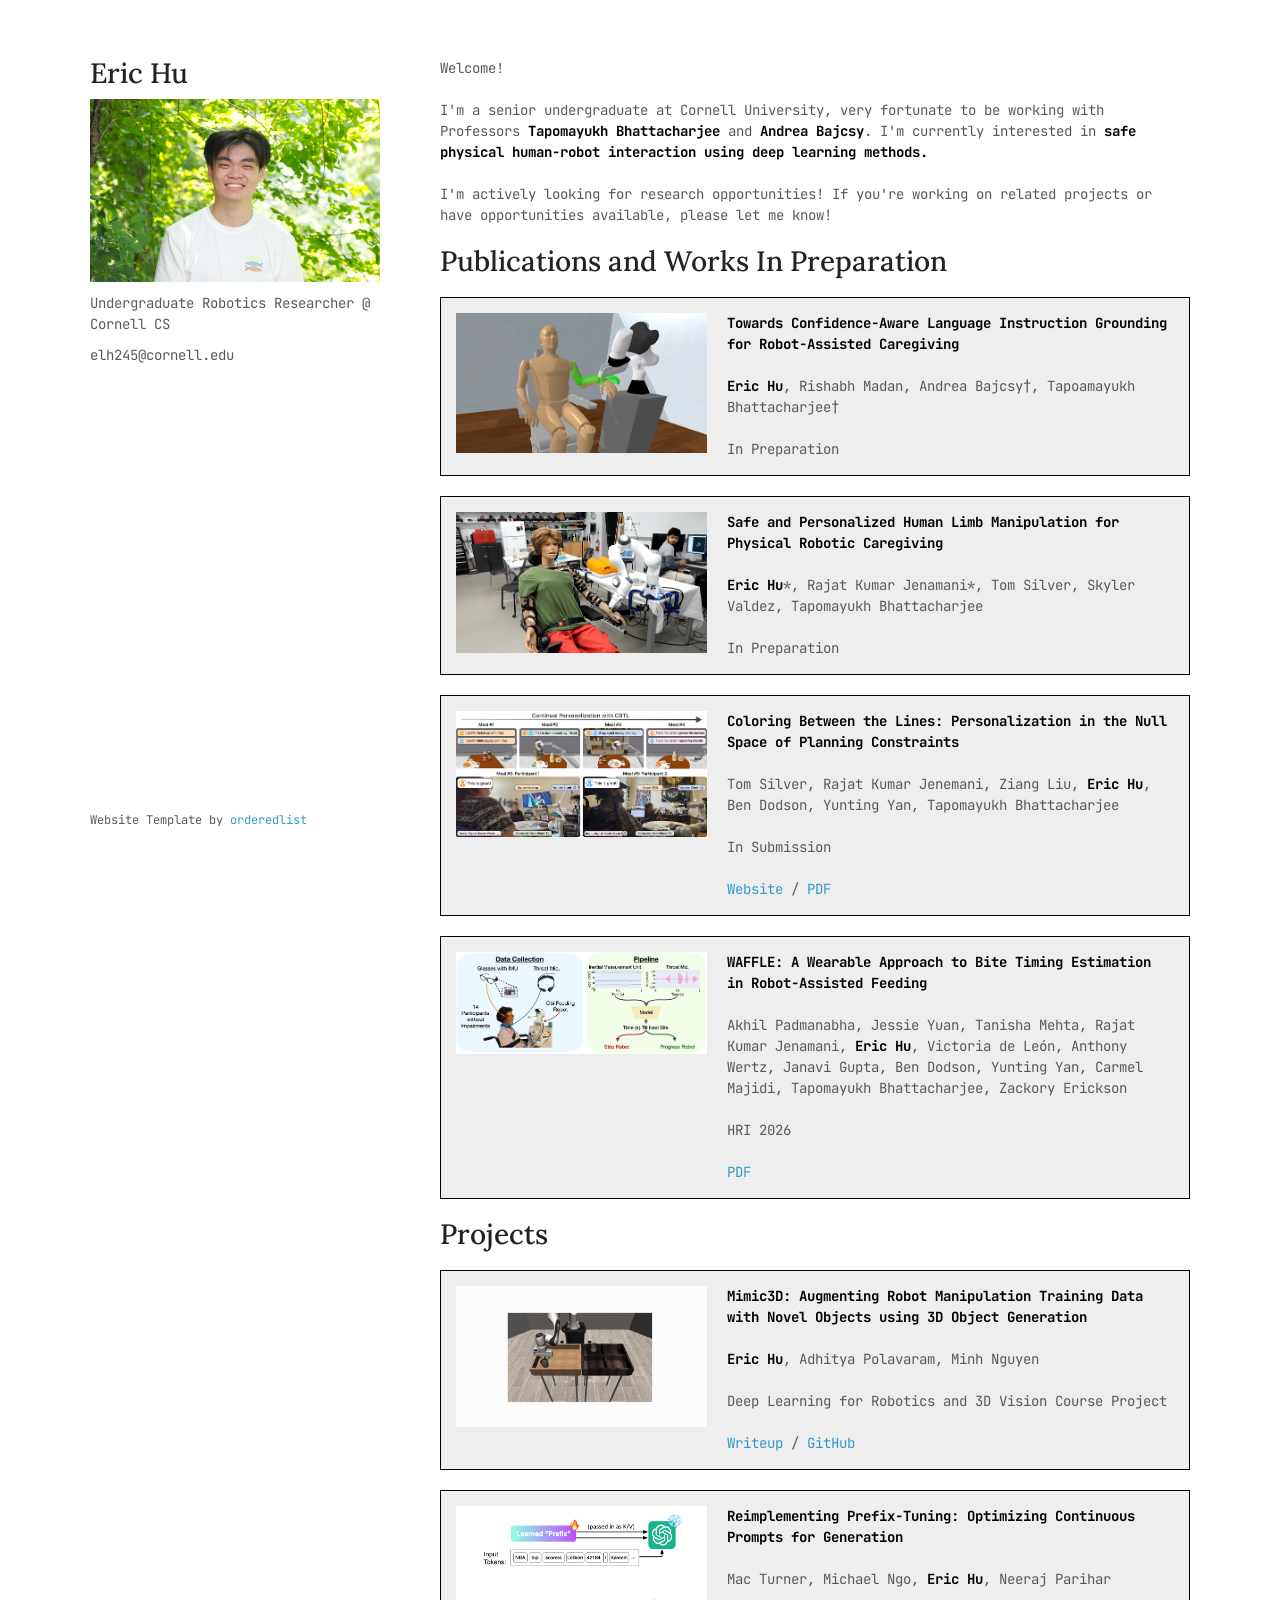
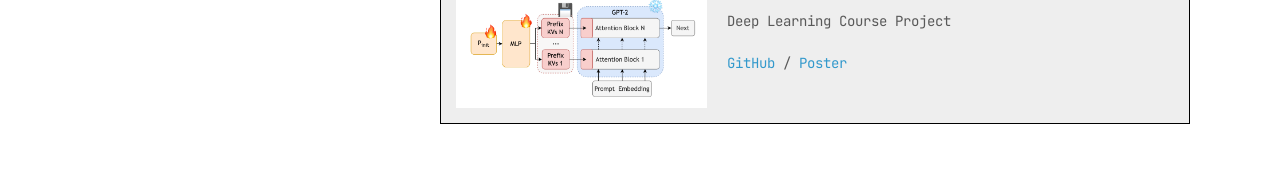
==== commit 93d852d0: "add projects, make boxes clickable" ====
--- a/index.html
+++ b/index.html
@@ -13,6 +13,7 @@
     <link href="https://fonts.googleapis.com/css2?family=Lora:ital,wght@0,400..700;1,400..700&display=swap" rel="stylesheet">
     
     <meta name="viewport" content="width=device-width">
+    <meta name="google-site-verification" content="9bUINSPGBZshZyQ3bK2snTLSGFK7cvHN0LQ_630CrP8" />
     <!--[if lt IE 9]>
     <script src="//html5shiv.googlecode.com/svn/trunk/html5.js"></script>
     <![endif]-->
@@ -51,35 +52,64 @@
         </p>
         <h1>Publications and Works In Preparation</h1>
         <div class="pub">
-          <img src="assets/safefeedback.png" alt="Towards Safe Preference Learning">
+          <div class="pubthumb">
+            <img src="assets/safefeedback.png" alt="Towards Safe Preference Learning">
+          </div>
           <div>
             <p><strong>Towards Confidence-Aware Language Instruction Grounding for Robot-Assisted Caregiving</strong><br><br>
             <strong>Eric Hu</strong>, Rishabh Madan, Andrea Bajcsy&dagger;, Tapoamayukh Bhattacharjee&dagger;<br><br>
-            In Preparation</p>
+            In Preparation<!-- <br><br><a href="#">Coming Soon!</a> --></p>
           </div>
         </div>
         <div class="pub">
-          <img src="assets/limbrepo.png" alt="Safe and Personalized Human Limb Manipulation">
+          <div class="pubthumb">
+            <img src="assets/limbrepo.png" alt="Safe and Personalized Human Limb Manipulation">
+          </div>
           <div>
             <p><strong>Safe and Personalized Human Limb Manipulation for Physical Robotic Caregiving</strong><br><br>
             <strong>Eric Hu</strong>*, Rajat Kumar Jenamani*, Tom Silver, Skyler Valdez, Tapomayukh Bhattacharjee<br><br>
-            In Preparation</p>
+            In Preparation<!-- <br><br><a href="#">Coming Soon!</a> --></p>
           </div>
         </div>
-        <div class="pub">
-          <img src="assets/cbtl.png" alt="Coloring Between the Lines">
+        <div class="pub clickable" data-url="https://cbtl-framework.github.io/">
+          <div class="pubthumb">
+            <img src="assets/cbtl.png" alt="Coloring Between the Lines">
+          </div>
           <div>
             <p><strong>Coloring Between the Lines: Personalization in the Null Space of Planning Constraints</strong><br><br>
             Tom Silver, Rajat Kumar Jenemani, Ziang Liu, <strong>Eric Hu</strong>, Ben Dodson, Yunting Yan, Tapomayukh Bhattacharjee<br><br>
-            In Submission</p>
+            In Submission<br><br><a href="https://cbtl-framework.github.io/">Website</a> / <a href="https://drive.google.com/file/d/1l6-tco9HLuUVzIJfLXLgMqkRQIWl8ulF/view?usp=sharing">PDF</a></p>
           </div>
         </div>
-        <div class="pub">
-          <img src="assets/waffle.png" alt="WAFFLE">
+        <div class="pub clickable" data-url="https://arxiv.org/abs/2510.03910">
+          <div class="pubthumb">
+            <img src="assets/waffle.png" alt="WAFFLE">
+          </div>
           <div>
             <p><strong>WAFFLE: A Wearable Approach to Bite Timing Estimation in Robot-Assisted Feeding</strong><br><br>
             Akhil Padmanabha, Jessie Yuan, Tanisha Mehta, Rajat Kumar Jenamani, <strong>Eric Hu</strong>, Victoria de León, Anthony Wertz, Janavi Gupta, Ben Dodson, Yunting Yan, Carmel Majidi, Tapomayukh Bhattacharjee, Zackory Erickson<br><br>
-            In Submission</p>
+            HRI 2026<br><br><a href="https://arxiv.org/pdf/2510.03910">PDF</a></p>
+          </div>
+        </div>
+        <h1>Projects</h1>
+        <div class="pub clickable" data-url="https://drive.google.com/file/d/1F6fmcJ1qSghRp2pkJpx80ah_6kcFAfHo/view?usp=sharing">
+          <div class="pubthumb">
+            <img src="assets/mimic3d.gif" alt="Mimic3D">
+          </div>
+          <div>
+            <p><strong>Mimic3D: Augmenting Robot Manipulation Training Data with Novel Objects using 3D Object Generation</strong><br><br>
+            <strong>Eric Hu</strong>, Adhitya Polavaram, Minh Nguyen<br><br>
+            Deep Learning for Robotics and 3D Vision Course Project<br><br><a href="https://drive.google.com/file/d/1F6fmcJ1qSghRp2pkJpx80ah_6kcFAfHo/view?usp=sharing">Writeup</a> / <a href="https://github.com/ericlhu0/r3d/">GitHub</a></p>
+          </div>
+        </div>
+        <div class="pub clickable" data-url="https://github.com/Mikonooooo/prefix-tuning">
+          <div class="pubthumb">
+            <img src="assets/prefixtune.png" alt="Prefix-Tuning">
+          </div>
+          <div>
+            <p><strong>Reimplementing Prefix-Tuning: Optimizing Continuous Prompts for Generation</strong><br><br>
+            Mac Turner, Michael Ngo, <strong>Eric Hu</strong>, Neeraj Parihar<br><br>
+            Deep Learning Course Project<br><br><a href="https://github.com/Mikonooooo/prefix-tuning">GitHub</a> / <a href="https://github.com/Mikonooooo/prefix-tuning/blob/main/poster/poster.pdf">Poster</a></p>
           </div>
         </div>
       </section>
@@ -88,5 +118,6 @@
       </footer>
     </div>
     <script src="javascripts/scale.fix.js"></script>
+    <script src="javascripts/clickable.js"></script>
   </body>
 </html>
--- a/stylesheets/styles.css
+++ b/stylesheets/styles.css
@@ -50,12 +50,13 @@
   display: flex;
   flex-direction: row;
   align-items: flex-start;
+  color:#595959;
   background-color: #eeeeee;
   border: 1.5px solid #000000;
   padding: 15px;
   margin-bottom: 20px;
   position: relative;
-  transition: all 0.075s ease;
+  transition: all 0.1s ease;
 }
 
 .pub:hover {
@@ -67,10 +68,17 @@
   margin: 0;
 }
 
-.pub img {
+.pubthumb {
+  display:flex;
+  flex-direction: column;
+  margin-right: 20px;
+  flex-shrink: 0;
   width: 35%;
-  margin-right: 20px;
-  object-fit: contain;
+}
+
+.pubthumb img {
+  width: 100%;
+  object-fit: cover;
 }
 
 h2 {
@@ -290,9 +298,15 @@
     flex-direction: column;
   }
 
-  .pub img {
-    width:100%;
-    margin:0 0 10px;
+  .pubthumb {
+    display:flex;
+    flex-direction: column;
+    flex-shrink: 0;
+    width: 100%;
+  }
+
+  .pubthumb img {
+    margin-bottom: 10px;
   }
 
   header a small {
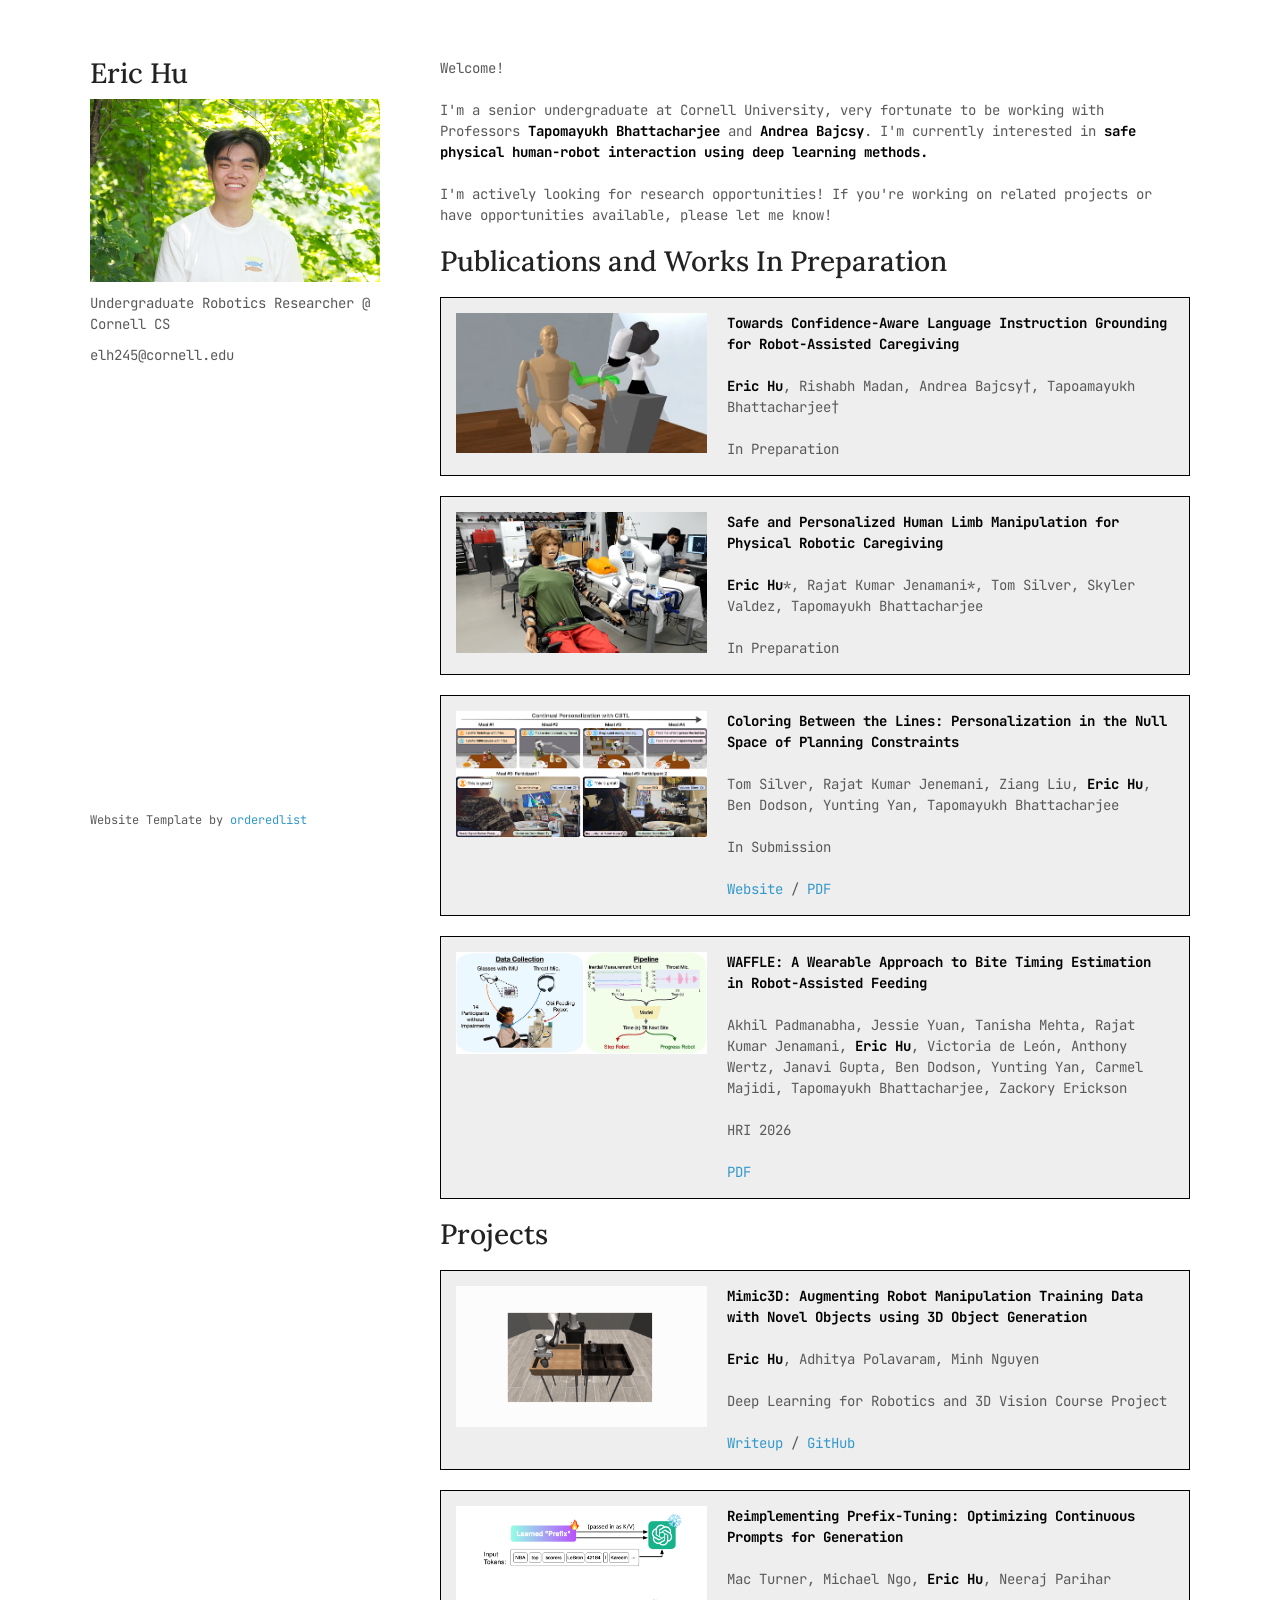
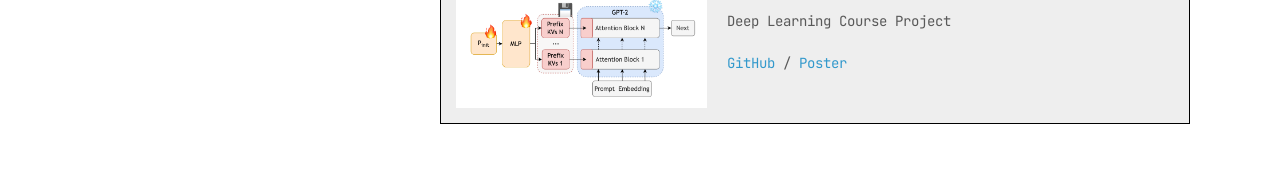
==== commit 6bce23d4: "add limb repo paper" ====
--- a/index.html
+++ b/index.html
@@ -61,7 +61,7 @@
             In Preparation<!-- <br><br><a href="#">Coming Soon!</a> --></p>
           </div>
         </div>
-        <div class="pub">
+        <div class="pub clickable" data-url="assets/limbrepopaper.pdf">
           <div class="pubthumb">
             <img src="assets/limbrepo.png" alt="Safe and Personalized Human Limb Manipulation">
           </div>
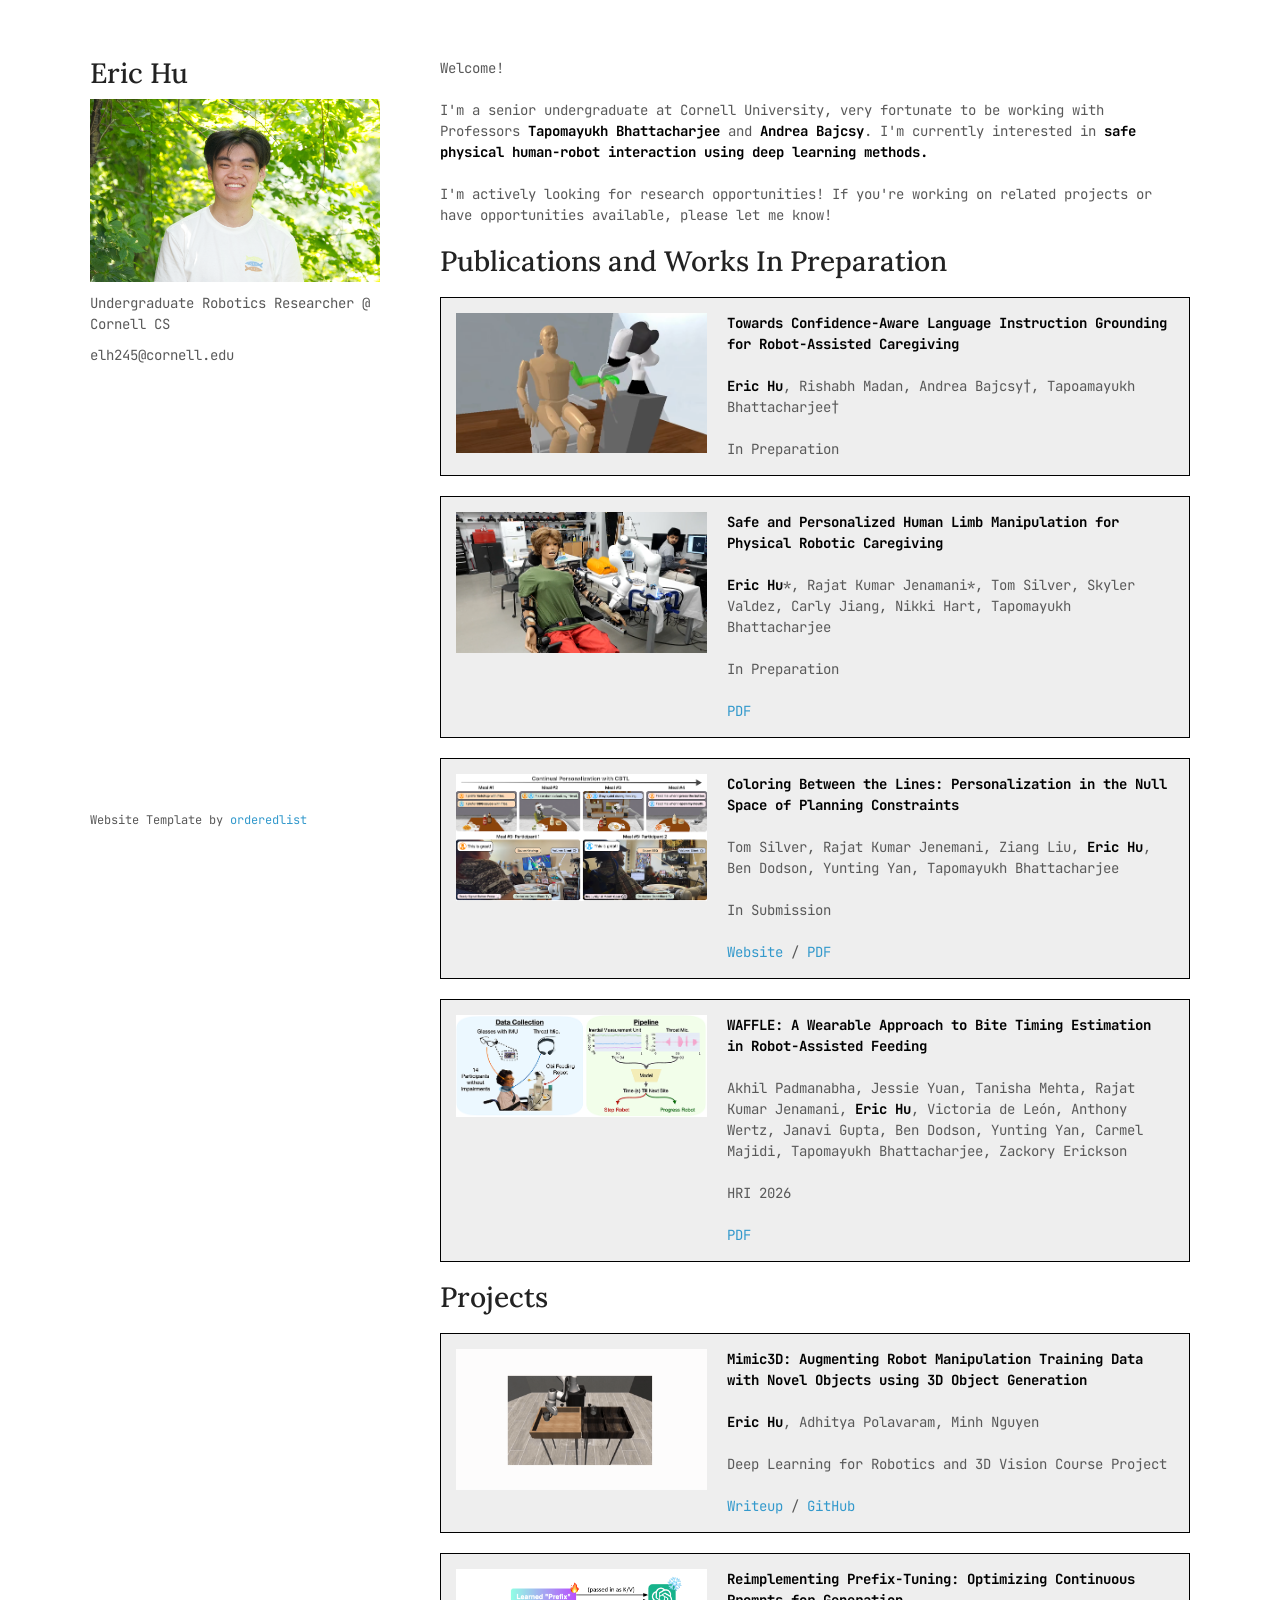
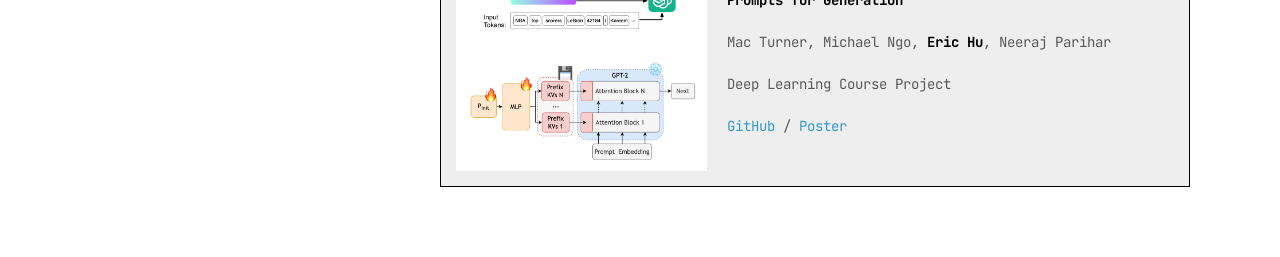
==== commit db529fb1: "add pdf link" ====
--- a/index.html
+++ b/index.html
@@ -67,8 +67,8 @@
           </div>
           <div>
             <p><strong>Safe and Personalized Human Limb Manipulation for Physical Robotic Caregiving</strong><br><br>
-            <strong>Eric Hu</strong>*, Rajat Kumar Jenamani*, Tom Silver, Skyler Valdez, Tapomayukh Bhattacharjee<br><br>
-            In Preparation<!-- <br><br><a href="#">Coming Soon!</a> --></p>
+            <strong>Eric Hu</strong>*, Rajat Kumar Jenamani*, Tom Silver, Skyler Valdez, Carly Jiang, Nikki Hart, Tapomayukh Bhattacharjee<br><br>
+            In Preparation<br><br><a href="assets/limbrepopaper.pdf">PDF</a></p>
           </div>
         </div>
         <div class="pub clickable" data-url="https://cbtl-framework.github.io/">
